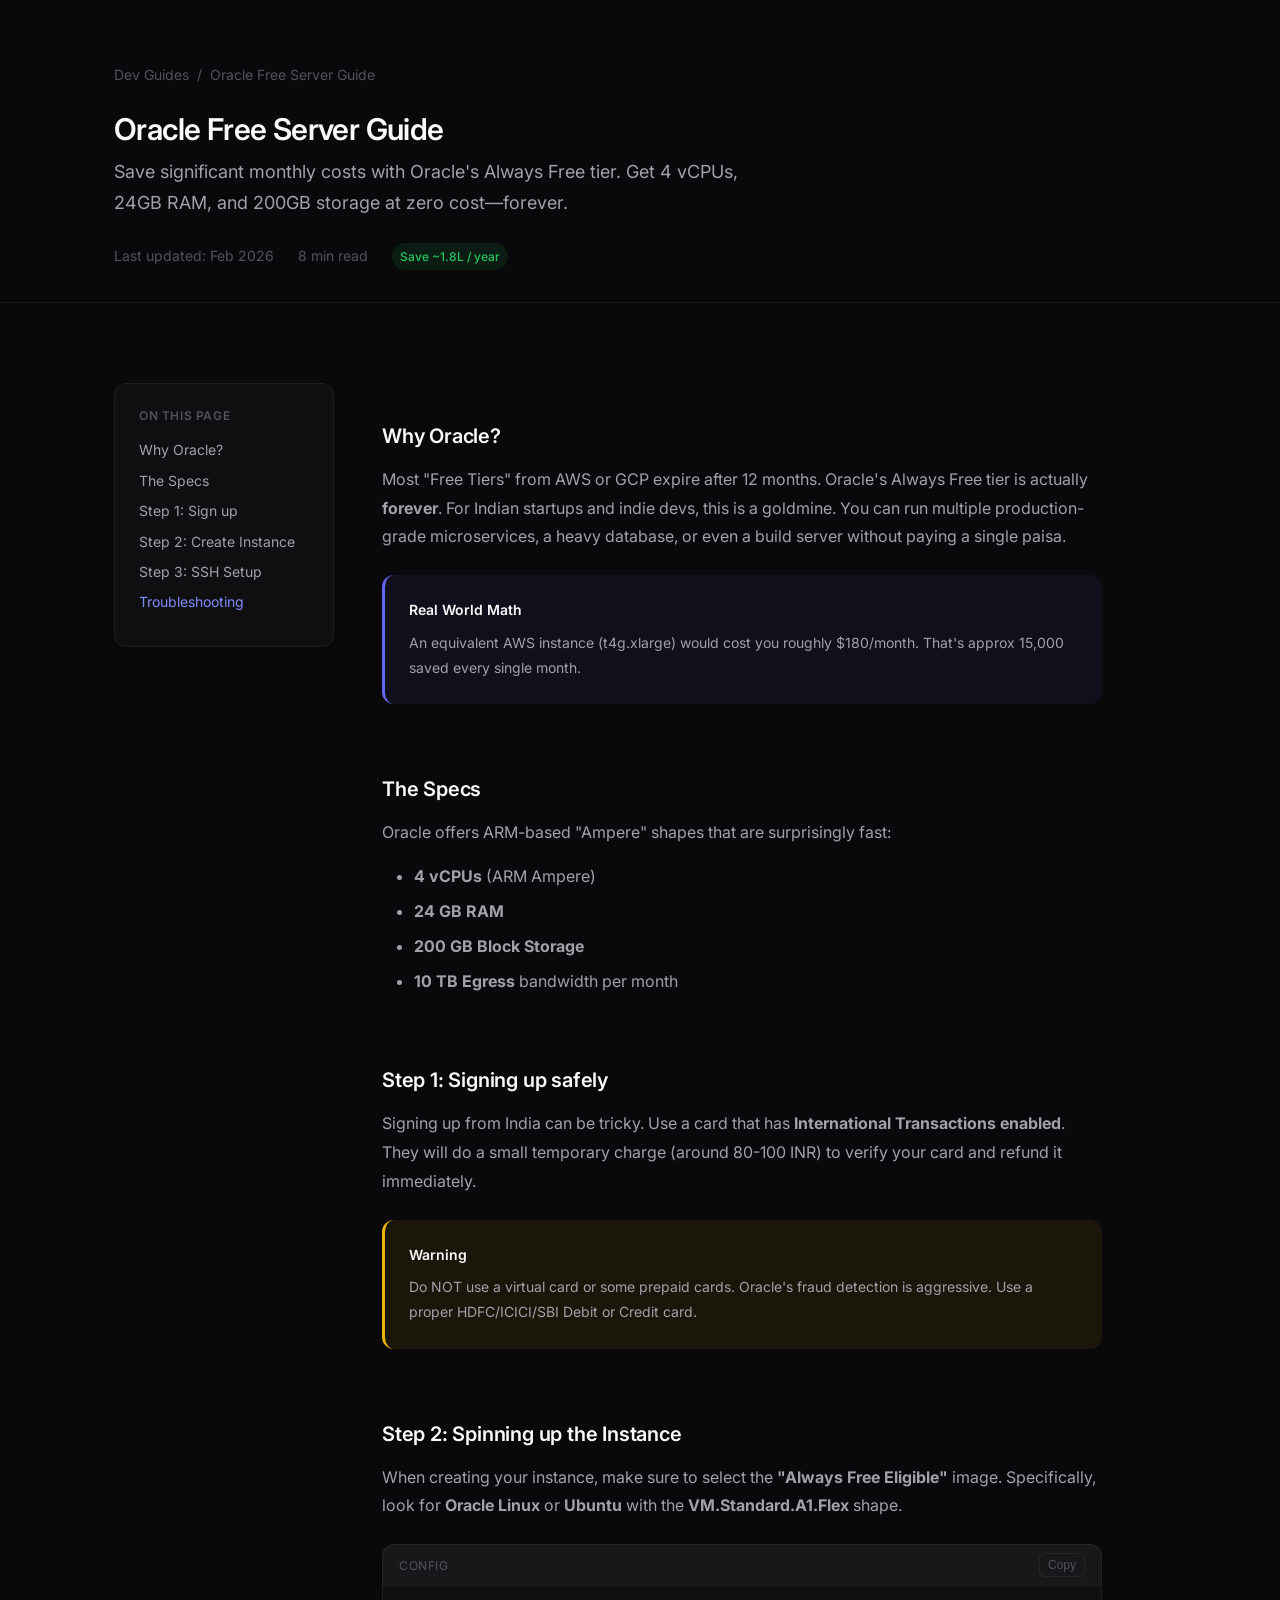
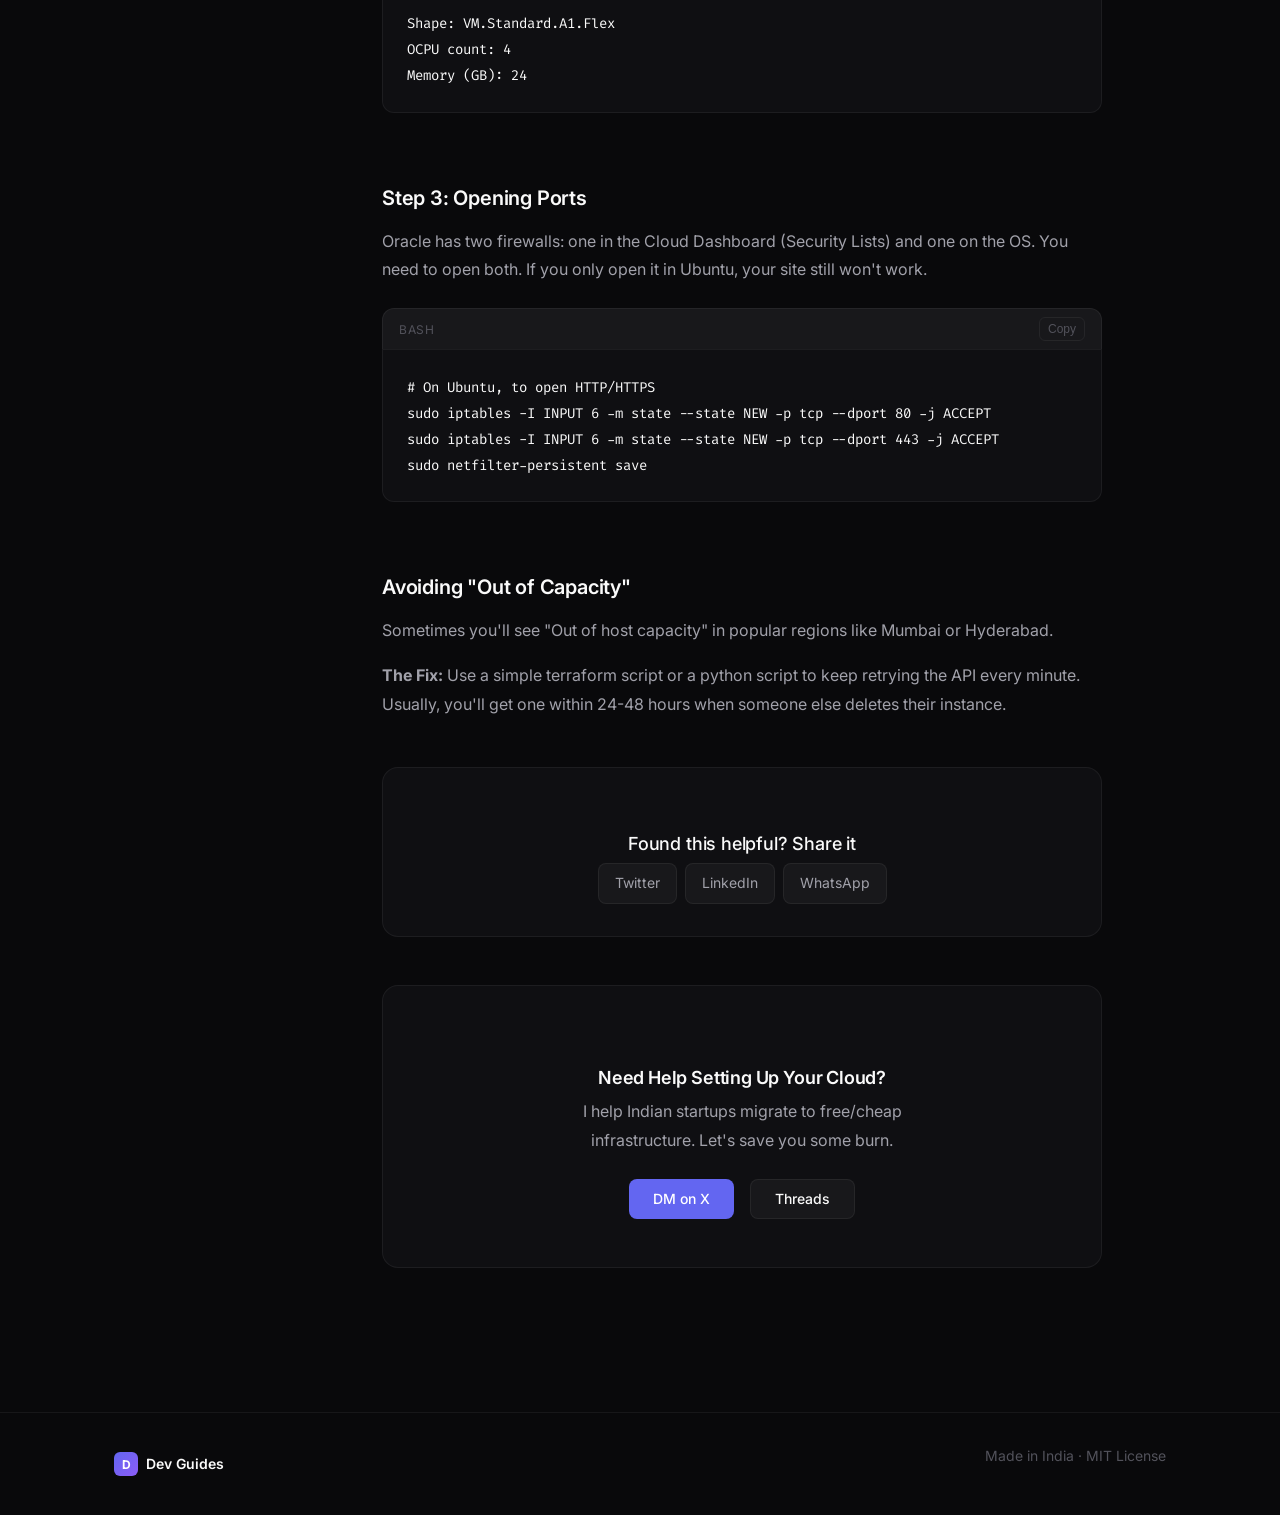
==== guides/oracle-free-server/index.html @ bf9ba34a "⚡ Replace unthrottled scroll handler with IntersectionObserver Replaced the unthrottled 'scroll' eve" ====
<!DOCTYPE html>
<html lang="en">

<head>
    <meta charset="UTF-8">
    <meta name="viewport" content="width=device-width, initial-scale=1.0">
    <meta name="description"
        content="Learn how to get a powerful, forever-free ARM server from Oracle Cloud. 4 vCPUs, 24GB RAM, and 200GB storage for zero cost.">
    <meta name="author" content="Dev Guides">
    <title>Oracle Free Server Guide | Dev Guides</title>
    <link rel="preconnect" href="https://fonts.googleapis.com">
    <link rel="preconnect" href="https://fonts.gstatic.com" crossorigin>
    <link
        href="https://fonts.googleapis.com/css2?family=Inter:wght@400;500;600;700&family=Fira+Code:wght@400;500&display=swap"
        rel="stylesheet">
    <link rel="stylesheet" href="../../assets/css/shared-styles.css">
    <link rel="icon" type="image/svg+xml"
        href="data:image/svg+xml,<svg xmlns='http://www.w3.org/2000/svg' viewBox='0 0 100 100'><text y='.9em' font-size='90'>D</text></svg>">
    <style>
        .guide-header {
            padding: var(--spacing-3xl) 0 var(--spacing-xl);
            border-bottom: 1px solid var(--border-color)
        }

        .breadcrumb {
            display: flex;
            align-items: center;
            gap: var(--spacing-sm);
            font-size: var(--text-sm);
            color: var(--text-muted);
            margin-bottom: var(--spacing-lg)
        }

        .breadcrumb a {
            color: var(--text-muted)
        }

        .breadcrumb a:hover {
            color: var(--accent-secondary)
        }

        .guide-header h1 {
            font-size: var(--text-3xl);
            letter-spacing: -0.02em;
            margin-bottom: var(--spacing-sm)
        }

        .hero-subtitle {
            color: var(--text-secondary);
            font-size: var(--text-lg);
            line-height: 1.7;
            max-width: 640px
        }

        .guide-meta {
            display: flex;
            align-items: center;
            gap: var(--spacing-lg);
            flex-wrap: wrap;
            margin-top: var(--spacing-lg)
        }

        .meta-item {
            display: flex;
            align-items: center;
            gap: var(--spacing-xs);
            font-size: var(--text-sm);
            color: var(--text-muted)
        }

        .guide-layout {
            display: grid;
            grid-template-columns: 220px 1fr;
            gap: var(--spacing-2xl);
            padding: var(--spacing-2xl) 0
        }

        @media(max-width:900px) {
            .guide-layout {
                grid-template-columns: 1fr
            }

            .sidebar {
                display: none
            }
        }

        .sidebar {
            position: sticky;
            top: var(--spacing-lg);
            height: fit-content
        }

        .guide-content {
            max-width: 720px
        }

        .guide-content h2 {
            font-size: var(--text-xl);
            margin: var(--spacing-2xl) 0 var(--spacing-md);
            padding-top: var(--spacing-lg);
            letter-spacing: -0.01em
        }

        .guide-content h3 {
            font-size: var(--text-lg);
            margin: var(--spacing-xl) 0 var(--spacing-sm)
        }

        .guide-content p {
            margin-bottom: var(--spacing-md);
            line-height: 1.8
        }

        .guide-content ul {
            margin: var(--spacing-md) 0;
            padding-left: var(--spacing-xl)
        }

        .guide-content li {
            margin: var(--spacing-sm) 0;
            color: var(--text-secondary);
            line-height: 1.7
        }

        .code-block {
            position: relative;
            margin: var(--spacing-lg) 0
        }

        .code-header {
            display: flex;
            align-items: center;
            justify-content: space-between;
            background: var(--bg-tertiary);
            border: 1px solid var(--border-color);
            border-bottom: none;
            border-radius: var(--radius-lg) var(--radius-lg) 0 0;
            padding: var(--spacing-sm) var(--spacing-md)
        }

        .code-lang {
            font-size: var(--text-xs);
            color: var(--text-muted);
            text-transform: uppercase;
            letter-spacing: 0.05em
        }

        .code-header+pre {
            border-radius: 0 0 var(--radius-lg) var(--radius-lg);
            margin-top: 0
        }

        .callout {
            padding: var(--spacing-lg);
            border-radius: var(--radius-lg);
            margin: var(--spacing-lg) 0;
            border-left: 3px solid
        }

        .callout-info {
            background: rgba(99, 102, 241, .08);
            border-color: var(--accent-primary)
        }

        .callout-warning {
            background: rgba(234, 179, 8, .08);
            border-color: var(--warning)
        }

        .callout-success {
            background: var(--success-bg);
            border-color: var(--success)
        }

        .callout-title {
            font-weight: 600;
            font-size: var(--text-sm);
            margin-bottom: var(--spacing-sm)
        }

        .callout p {
            margin-bottom: 0;
            font-size: var(--text-sm)
        }

        .share-section {
            background: var(--bg-secondary);
            border: 1px solid var(--border-color);
            border-radius: var(--radius-xl);
            padding: var(--spacing-xl);
            margin: var(--spacing-2xl) 0;
            text-align: center
        }

        .share-title {
            font-size: var(--text-base);
            margin-bottom: var(--spacing-md);
            font-weight: 500
        }

        .share-buttons {
            display: flex;
            justify-content: center;
            gap: var(--spacing-sm);
            flex-wrap: wrap
        }

        .share-btn {
            display: inline-flex;
            align-items: center;
            gap: var(--spacing-sm);
            padding: var(--spacing-sm) var(--spacing-md);
            background: var(--bg-tertiary);
            border: 1px solid var(--border-color);
            border-radius: var(--radius-md);
            color: var(--text-secondary);
            font-size: var(--text-sm);
            text-decoration: none;
            transition: all var(--transition-fast)
        }

        .share-btn:hover {
            background: var(--bg-card-hover);
            border-color: var(--border-hover);
            color: var(--text-primary)
        }

        .consulting-cta {
            background: var(--bg-secondary);
            border: 1px solid var(--border-color);
            border-radius: var(--radius-xl);
            padding: var(--spacing-2xl);
            text-align: center;
            margin: var(--spacing-2xl) 0
        }

        .consulting-cta h3 {
            font-size: var(--text-lg);
            margin-bottom: var(--spacing-sm)
        }

        .consulting-cta p {
            color: var(--text-secondary);
            margin-bottom: var(--spacing-lg);
            max-width: 400px;
            margin-left: auto;
            margin-right: auto
        }

        .cta-buttons {
            display: flex;
            justify-content: center;
            gap: var(--spacing-md);
            flex-wrap: wrap
        }

        .footer {
            border-top: 1px solid var(--border-color);
            padding: var(--spacing-xl) 0;
            margin-top: var(--spacing-2xl)
        }

        .footer-content {
            display: flex;
            justify-content: space-between;
            align-items: center;
            flex-wrap: wrap;
            gap: var(--spacing-md)
        }

        .footer-brand {
            display: flex;
            align-items: center;
            gap: var(--spacing-sm);
            font-weight: 600;
            font-size: var(--text-sm)
        }

        .footer-logo {
            width: 24px;
            height: 24px;
            background: var(--accent-gradient);
            border-radius: var(--radius-sm);
            display: flex;
            align-items: center;
            justify-content: center;
            font-size: var(--text-xs);
            font-weight: 700;
            color: white
        }

        .footer-copy {
            color: var(--text-muted);
            font-size: var(--text-sm)
        }
    </style>
</head>

<body>
    <header class="guide-header">
        <div class="container">
            <nav class="breadcrumb">
                <a href="../../">Dev Guides</a><span>/</span><span>Oracle Free Server Guide</span>
            </nav>
            <h1>Oracle Free Server Guide</h1>
            <p class="hero-subtitle">Save significant monthly costs with Oracle's Always Free tier. Get 4 vCPUs, 24GB
                RAM, and 200GB storage at zero cost—forever.</p>
            <div class="guide-meta">
                <span class="meta-item">Last updated: Feb 2026</span>
                <span class="meta-item">8 min read</span>
                <span class="badge badge-success">Save ~1.8L / year</span>
            </div>
        </div>
    </header>

    <main class="container">
        <div class="guide-layout">
            <aside class="sidebar">
                <nav class="toc">
                    <h2 class="toc-title">On this page</h2>
                    <ul class="toc-list">
                        <li><a href="#why-oracle">Why Oracle?</a></li>
                        <li><a href="#the-specs">The Specs</a></li>
                        <li><a href="#step-1">Step 1: Sign up</a></li>
                        <li><a href="#step-2">Step 2: Create Instance</a></li>
                        <li><a href="#step-3">Step 3: SSH Setup</a></li>
                        <li><a href="#troubleshooting">Troubleshooting</a></li>
                    </ul>
                </nav>
            </aside>

            <article class="guide-content">
                <section id="why-oracle">
                    <h2>Why Oracle?</h2>
                    <p>Most "Free Tiers" from AWS or GCP expire after 12 months. Oracle's Always Free tier is actually
                        <strong>forever</strong>. For Indian startups and indie devs, this is a goldmine. You can run
                        multiple production-grade microservices, a heavy database, or even a build server without paying
                        a single paisa.
                    </p>
                    <div class="callout callout-info">
                        <div class="callout-title">Real World Math</div>
                        <p>An equivalent AWS instance (t4g.xlarge) would cost you roughly $180/month. That's approx
                            15,000 saved every single month.</p>
                    </div>
                </section>

                <section id="the-specs">
                    <h2>The Specs</h2>
                    <p>Oracle offers ARM-based "Ampere" shapes that are surprisingly fast:</p>
                    <ul>
                        <li><strong>4 vCPUs</strong> (ARM Ampere)</li>
                        <li><strong>24 GB RAM</strong></li>
                        <li><strong>200 GB Block Storage</strong></li>
                        <li><strong>10 TB Egress</strong> bandwidth per month</li>
                    </ul>
                </section>

                <section id="step-1">
                    <h2>Step 1: Signing up safely</h2>
                    <p>Signing up from India can be tricky. Use a card that has <strong>International Transactions
                            enabled</strong>. They will do a small temporary charge (around 80-100 INR) to verify your
                        card and
                        refund it immediately.</p>
                    <div class="callout callout-warning">
                        <div class="callout-title">Warning</div>
                        <p>Do NOT use a virtual card or some prepaid cards. Oracle's fraud detection is aggressive. Use
                            a proper HDFC/ICICI/SBI Debit or Credit card.</p>
                    </div>
                </section>

                <section id="step-2">
                    <h2>Step 2: Spinning up the Instance</h2>
                    <p>When creating your instance, make sure to select the <strong>"Always Free Eligible"</strong>
                        image. Specifically, look for <strong>Oracle Linux</strong> or <strong>Ubuntu</strong> with the
                        <strong>VM.Standard.A1.Flex</strong> shape.
                    </p>
                    <div class="code-block">
                        <div class="code-header">
                            <span class="code-lang">config</span>
                            <button class="copy-btn" onclick="copyCode(this)">Copy</button>
                        </div>
                        <pre><code>Shape: VM.Standard.A1.Flex
OCPU count: 4
Memory (GB): 24</code></pre>
                    </div>
                </section>

                <section id="step-3">
                    <h2>Step 3: Opening Ports</h2>
                    <p>Oracle has two firewalls: one in the Cloud Dashboard (Security Lists) and one on the OS. You need
                        to open both. If you only open it in Ubuntu, your site still won't work.</p>
                    <div class="code-block">
                        <div class="code-header">
                            <span class="code-lang">bash</span>
                            <button class="copy-btn" onclick="copyCode(this)">Copy</button>
                        </div>
                        <pre><code># On Ubuntu, to open HTTP/HTTPS
sudo iptables -I INPUT 6 -m state --state NEW -p tcp --dport 80 -j ACCEPT
sudo iptables -I INPUT 6 -m state --state NEW -p tcp --dport 443 -j ACCEPT
sudo netfilter-persistent save</code></pre>
                    </div>
                </section>

                <section id="troubleshooting">
                    <h2>Avoiding "Out of Capacity"</h2>
                    <p>Sometimes you'll see "Out of host capacity" in popular regions like Mumbai or Hyderabad.</p>
                    <p><strong>The Fix:</strong> Use a simple terraform script or a python script to keep retrying the
                        API every minute. Usually, you'll get one within 24-48 hours when someone else deletes their
                        instance.</p>
                </section>

                <div class="share-section">
                    <h3 class="share-title">Found this helpful? Share it</h3>
                    <div class="share-buttons">
                        <a href="#" class="share-btn">Twitter</a>
                        <a href="#" class="share-btn">LinkedIn</a>
                        <a href="#" class="share-btn">WhatsApp</a>
                    </div>
                </div>

                <div class="consulting-cta">
                    <h3>Need Help Setting Up Your Cloud?</h3>
                    <p>I help Indian startups migrate to free/cheap infrastructure. Let's save you some burn.</p>
                    <div class="cta-buttons">
                        <a href="https://x.com/krishamaze" class="btn btn-primary" target="_blank">DM on X</a>
                        <a href="https://www.threads.net/@kris.na.27" class="btn btn-secondary"
                            target="_blank">Threads</a>
                    </div>
                </div>
            </article>
        </div>
    </main>

    <footer class="footer">
        <div class="container">
            <div class="footer-content">
                <div class="footer-brand">
                    <div class="footer-logo">D</div> Dev Guides
                </div>
                <p class="footer-copy">Made in India · MIT License</p>
            </div>
        </div>
    </footer>

    <script>
        function copyCode(btn) {
            const code = btn.closest('.code-block').querySelector('code').textContent;
            navigator.clipboard.writeText(code).then(() => {
                btn.textContent = 'Copied';
                btn.classList.add('copied');
                setTimeout(() => { btn.textContent = 'Copy'; btn.classList.remove('copied') }, 2000);
            });
        }
        const sections = document.querySelectorAll('section[id]');
        const tocLinks = document.querySelectorAll('.toc-list a');

        const observerOptions = {
            rootMargin: '-100px 0px -70% 0px',
            threshold: 0
        };

        const observer = new IntersectionObserver(entries => {
            entries.forEach(entry => {
                if (entry.isIntersecting) {
                    const id = entry.target.id;
                    tocLinks.forEach(link => {
                        link.classList.toggle('active', link.getAttribute('href') === '#' + id);
                    });
                }
            });
        }, observerOptions);

        sections.forEach(section => observer.observe(section));
    </script>
</body>

</html>
---- assets/css/shared-styles.css ----
/* ============================================
   Dev Guides - Shared Styles
   Clean, Minimal, Premium Dark Mode
   ============================================ */

/* CSS Custom Properties */
:root {
  /* Colors - Refined Dark Mode */
  --bg-primary: #09090b;
  --bg-secondary: #0f0f12;
  --bg-tertiary: #18181b;
  --bg-card: #0f0f12;
  --bg-card-hover: #18181b;
  
  --text-primary: #fafafa;
  --text-secondary: #a1a1aa;
  --text-muted: #52525b;
  
  --accent-primary: #6366f1;
  --accent-secondary: #818cf8;
  --accent-gradient: linear-gradient(135deg, #6366f1 0%, #8b5cf6 100%);
  --accent-glow: rgba(99, 102, 241, 0.15);
  
  --success: #22c55e;
  --success-bg: rgba(34, 197, 94, 0.1);
  --warning: #eab308;
  --error: #ef4444;
  
  --border-color: rgba(255, 255, 255, 0.06);
  --border-hover: rgba(255, 255, 255, 0.12);
  
  /* Typography */
  --font-sans: 'Inter', -apple-system, BlinkMacSystemFont, 'Segoe UI', Roboto, sans-serif;
  --font-mono: 'Fira Code', 'JetBrains Mono', 'Consolas', monospace;
  
  --text-xs: 0.75rem;
  --text-sm: 0.875rem;
  --text-base: 1rem;
  --text-lg: 1.125rem;
  --text-xl: 1.25rem;
  --text-2xl: 1.5rem;
  --text-3xl: 1.875rem;
  --text-4xl: 2.25rem;
  --text-5xl: 3rem;
  
  /* Spacing */
  --spacing-xs: 0.25rem;
  --spacing-sm: 0.5rem;
  --spacing-md: 1rem;
  --spacing-lg: 1.5rem;
  --spacing-xl: 2rem;
  --spacing-2xl: 3rem;
  --spacing-3xl: 4rem;
  
  /* Border Radius */
  --radius-sm: 0.375rem;
  --radius-md: 0.5rem;
  --radius-lg: 0.75rem;
  --radius-xl: 1rem;
  --radius-2xl: 1.5rem;
  --radius-full: 9999px;
  
  /* Shadows - Subtle */
  --shadow-sm: 0 1px 2px rgba(0, 0, 0, 0.4);
  --shadow-md: 0 4px 6px -1px rgba(0, 0, 0, 0.5);
  --shadow-lg: 0 10px 15px -3px rgba(0, 0, 0, 0.5);
  --shadow-xl: 0 20px 25px -5px rgba(0, 0, 0, 0.5);
  
  /* Transitions */
  --transition-fast: 150ms ease;
  --transition-base: 200ms ease;
  --transition-slow: 300ms ease;
  
  /* Container */
  --container-max: 1100px;
  --container-padding: 1.5rem;
}

/* Reset & Base */
*, *::before, *::after {
  box-sizing: border-box;
  margin: 0;
  padding: 0;
}

html {
  scroll-behavior: smooth;
  -webkit-font-smoothing: antialiased;
  -moz-osx-font-smoothing: grayscale;
}

body {
  font-family: var(--font-sans);
  font-size: var(--text-base);
  line-height: 1.6;
  color: var(--text-primary);
  background-color: var(--bg-primary);
  min-height: 100vh;
}

/* Typography */
h1, h2, h3, h4, h5, h6 {
  font-weight: 600;
  line-height: 1.3;
  color: var(--text-primary);
  letter-spacing: -0.01em;
}

h1 { font-size: var(--text-4xl); }
h2 { font-size: var(--text-3xl); }
h3 { font-size: var(--text-2xl); }
h4 { font-size: var(--text-xl); }
h5 { font-size: var(--text-lg); }
h6 { font-size: var(--text-base); }

p {
  color: var(--text-secondary);
  margin-bottom: var(--spacing-md);
}

a {
  color: var(--accent-secondary);
  text-decoration: none;
  transition: color var(--transition-fast);
}

a:hover {
  color: var(--text-primary);
}

/* Container */
.container {
  max-width: var(--container-max);
  margin: 0 auto;
  padding: 0 var(--container-padding);
}

/* Responsive Grid System */
.grid {
  display: grid;
  gap: var(--spacing-lg);
}

.grid-cols-1 { grid-template-columns: repeat(1, 1fr); }
.grid-cols-2 { grid-template-columns: repeat(2, 1fr); }
.grid-cols-3 { grid-template-columns: repeat(3, 1fr); }
.grid-cols-4 { grid-template-columns: repeat(4, 1fr); }

@media (max-width: 1024px) {
  .lg\:grid-cols-2 { grid-template-columns: repeat(2, 1fr); }
  .lg\:grid-cols-1 { grid-template-columns: repeat(1, 1fr); }
}

@media (max-width: 768px) {
  .md\:grid-cols-1 { grid-template-columns: repeat(1, 1fr); }
  
  h1 { font-size: var(--text-3xl); }
  h2 { font-size: var(--text-2xl); }
  h3 { font-size: var(--text-xl); }
}

@media (max-width: 480px) {
  :root {
    --container-padding: 1rem;
  }
  
  h1 { font-size: var(--text-2xl); }
}

/* Buttons */
.btn {
  display: inline-flex;
  align-items: center;
  justify-content: center;
  gap: var(--spacing-sm);
  padding: var(--spacing-sm) var(--spacing-lg);
  font-family: var(--font-sans);
  font-size: var(--text-sm);
  font-weight: 500;
  border-radius: var(--radius-md);
  border: none;
  cursor: pointer;
  transition: all var(--transition-base);
  text-decoration: none;
}

.btn-primary {
  background: var(--accent-primary);
  color: white;
}

.btn-primary:hover {
  background: var(--accent-secondary);
  color: white;
}

.btn-secondary {
  background: var(--bg-tertiary);
  color: var(--text-primary);
  border: 1px solid var(--border-color);
}

.btn-secondary:hover {
  background: var(--bg-secondary);
  border-color: var(--border-hover);
}

.btn-ghost {
  background: transparent;
  color: var(--text-secondary);
}

.btn-ghost:hover {
  color: var(--text-primary);
  background: var(--bg-tertiary);
}

/* Cards */
.card {
  background: var(--bg-card);
  border: 1px solid var(--border-color);
  border-radius: var(--radius-xl);
  padding: var(--spacing-xl);
  transition: all var(--transition-base);
}

.card:hover {
  background: var(--bg-card-hover);
  border-color: var(--border-hover);
}

/* Code Blocks */
pre, code {
  font-family: var(--font-mono);
}

code {
  background: var(--bg-tertiary);
  padding: 0.2em 0.4em;
  border-radius: var(--radius-sm);
  font-size: 0.875em;
  color: var(--accent-secondary);
}

pre {
  background: var(--bg-secondary);
  border: 1px solid var(--border-color);
  border-radius: var(--radius-lg);
  padding: var(--spacing-lg);
  overflow-x: auto;
  position: relative;
}

pre code {
  background: transparent;
  padding: 0;
  font-size: var(--text-sm);
  color: var(--text-primary);
  line-height: 1.7;
}

/* Code Block Header */
.code-block {
  position: relative;
  margin: var(--spacing-lg) 0;
}

.code-block-header {
  display: flex;
  align-items: center;
  justify-content: space-between;
  background: var(--bg-tertiary);
  border: 1px solid var(--border-color);
  border-bottom: none;
  border-radius: var(--radius-lg) var(--radius-lg) 0 0;
  padding: var(--spacing-sm) var(--spacing-md);
}

.code-block-header + pre {
  border-radius: 0 0 var(--radius-lg) var(--radius-lg);
  margin-top: 0;
}

.code-language {
  font-size: var(--text-xs);
  color: var(--text-muted);
  text-transform: uppercase;
  letter-spacing: 0.05em;
}

.copy-btn {
  display: flex;
  align-items: center;
  gap: var(--spacing-xs);
  padding: var(--spacing-xs) var(--spacing-sm);
  background: transparent;
  border: 1px solid var(--border-color);
  border-radius: var(--radius-sm);
  color: var(--text-muted);
  font-size: var(--text-xs);
  cursor: pointer;
  transition: all var(--transition-fast);
}

.copy-btn:hover {
  color: var(--text-primary);
  border-color: var(--border-hover);
  background: var(--bg-secondary);
}

.copy-btn.copied {
  color: var(--success);
  border-color: var(--success);
}

/* Badges & Tags */
.badge {
  display: inline-flex;
  align-items: center;
  padding: var(--spacing-xs) var(--spacing-sm);
  font-size: var(--text-xs);
  font-weight: 500;
  border-radius: var(--radius-full);
  background: var(--bg-tertiary);
  color: var(--text-secondary);
}

.badge-success {
  background: var(--success-bg);
  color: var(--success);
}

.badge-accent {
  background: var(--accent-glow);
  color: var(--accent-secondary);
}

/* Table of Contents */
.toc {
  background: var(--bg-secondary);
  border: 1px solid var(--border-color);
  border-radius: var(--radius-lg);
  padding: var(--spacing-lg);
  margin: var(--spacing-xl) 0;
}

.toc-title {
  font-size: var(--text-xs);
  font-weight: 600;
  color: var(--text-muted);
  text-transform: uppercase;
  letter-spacing: 0.05em;
  margin-bottom: var(--spacing-md);
}

.toc-list {
  list-style: none;
}

.toc-list li {
  margin: var(--spacing-sm) 0;
}

.toc-list a {
  color: var(--text-secondary);
  font-size: var(--text-sm);
  display: flex;
  align-items: center;
  gap: var(--spacing-sm);
  transition: all var(--transition-fast);
}

.toc-list a:hover {
  color: var(--text-primary);
}

.toc-list a.active {
  color: var(--accent-secondary);
}

/* Utility Classes */
.text-center { text-align: center; }
.text-left { text-align: left; }
.text-right { text-align: right; }

.text-gradient {
  background: var(--accent-gradient);
  -webkit-background-clip: text;
  -webkit-text-fill-color: transparent;
  background-clip: text;
}

.flex { display: flex; }
.flex-col { flex-direction: column; }
.items-center { align-items: center; }
.justify-center { justify-content: center; }
.justify-between { justify-content: space-between; }
.gap-sm { gap: var(--spacing-sm); }
.gap-md { gap: var(--spacing-md); }
.gap-lg { gap: var(--spacing-lg); }

.mt-sm { margin-top: var(--spacing-sm); }
.mt-md { margin-top: var(--spacing-md); }
.mt-lg { margin-top: var(--spacing-lg); }
.mt-xl { margin-top: var(--spacing-xl); }
.mt-2xl { margin-top: var(--spacing-2xl); }

.mb-sm { margin-bottom: var(--spacing-sm); }
.mb-md { margin-bottom: var(--spacing-md); }
.mb-lg { margin-bottom: var(--spacing-lg); }
.mb-xl { margin-bottom: var(--spacing-xl); }

.py-xl { padding-top: var(--spacing-xl); padding-bottom: var(--spacing-xl); }
.py-2xl { padding-top: var(--spacing-2xl); padding-bottom: var(--spacing-2xl); }
.py-3xl { padding-top: var(--spacing-3xl); padding-bottom: var(--spacing-3xl); }

/* Divider */
.divider {
  height: 1px;
  background: var(--border-color);
  margin: var(--spacing-xl) 0;
}

/* Scrollbar Styling */
::-webkit-scrollbar {
  width: 8px;
  height: 8px;
}

::-webkit-scrollbar-track {
  background: var(--bg-secondary);
}

::-webkit-scrollbar-thumb {
  background: var(--bg-tertiary);
  border-radius: var(--radius-full);
}

::-webkit-scrollbar-thumb:hover {
  background: var(--text-muted);
}

/* Selection */
::selection {
  background: var(--accent-glow);
  color: var(--text-primary);
}

/* Focus States */
:focus-visible {
  outline: 2px solid var(--accent-primary);
  outline-offset: 2px;
}

/* Print Styles */
@media print {
  body {
    background: white;
    color: black;
  }
  
  .card {
    border: 1px solid #ccc;
    box-shadow: none;
  }
}
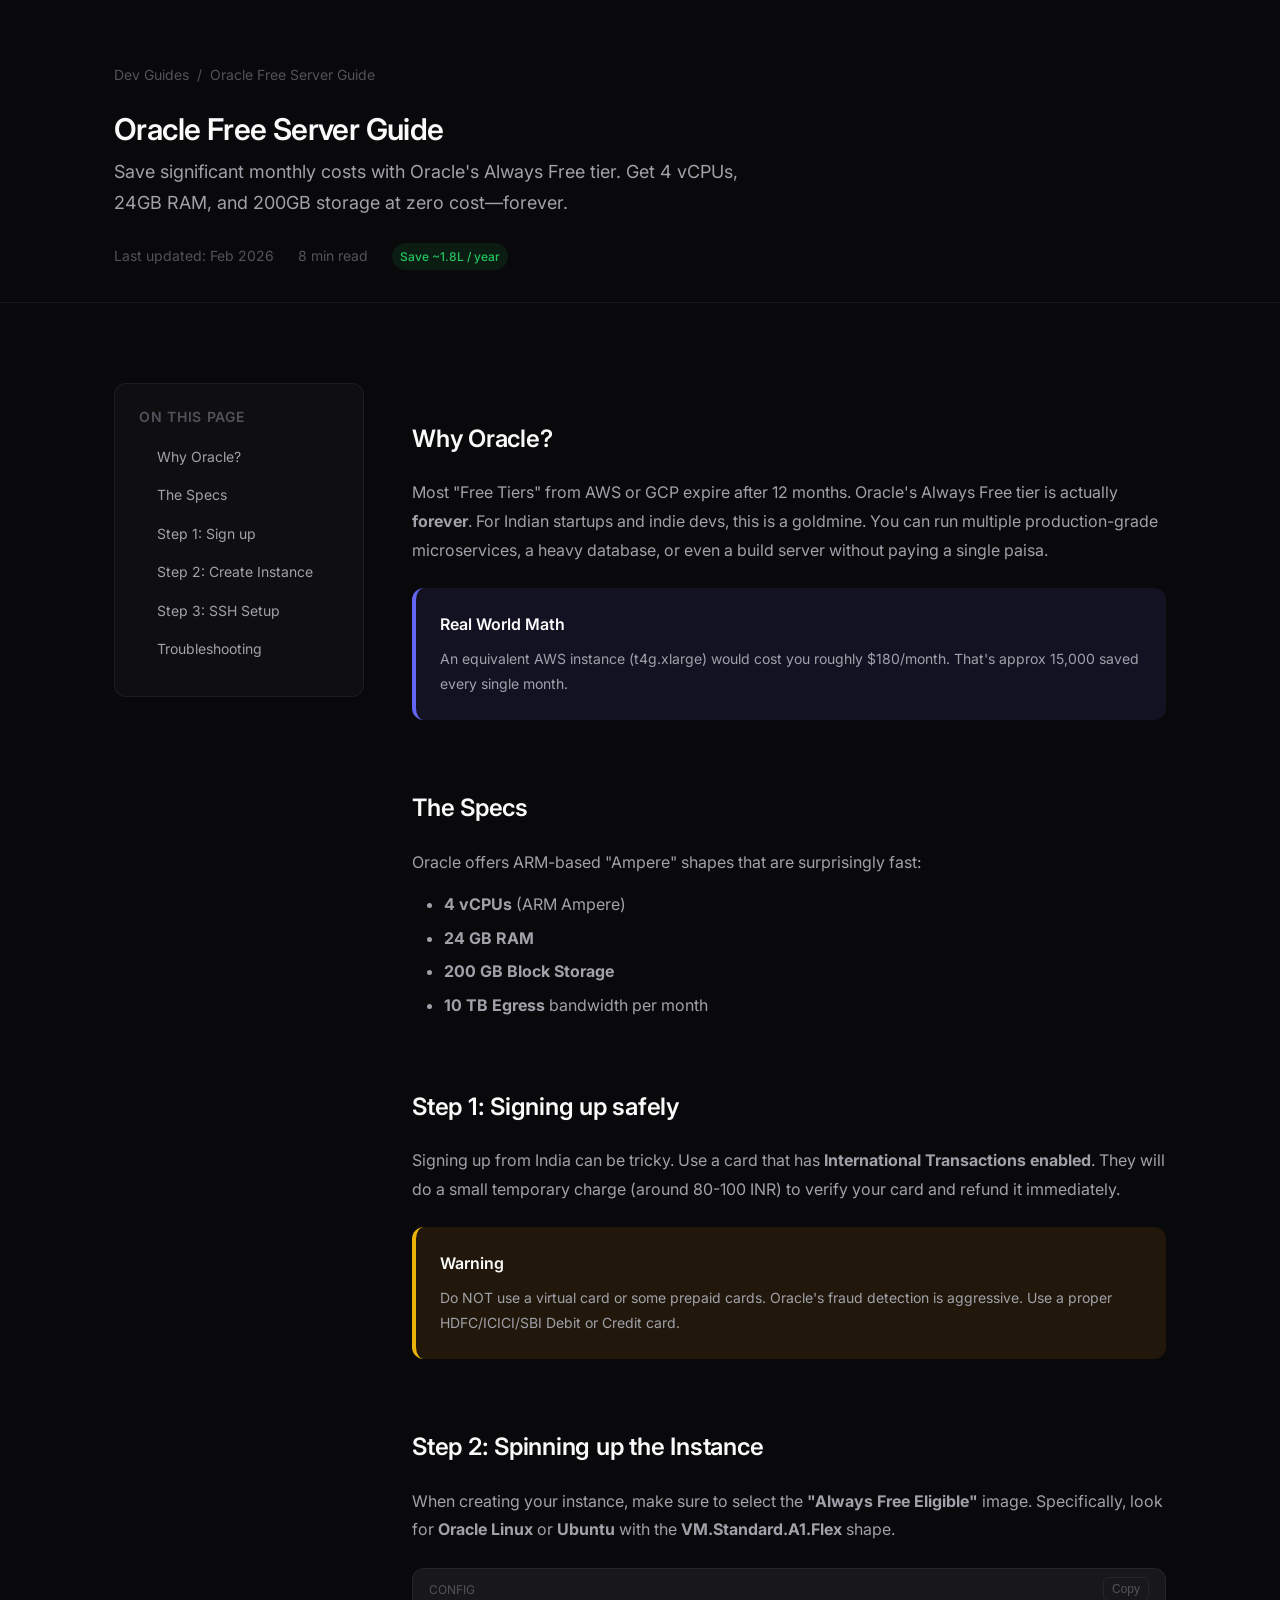
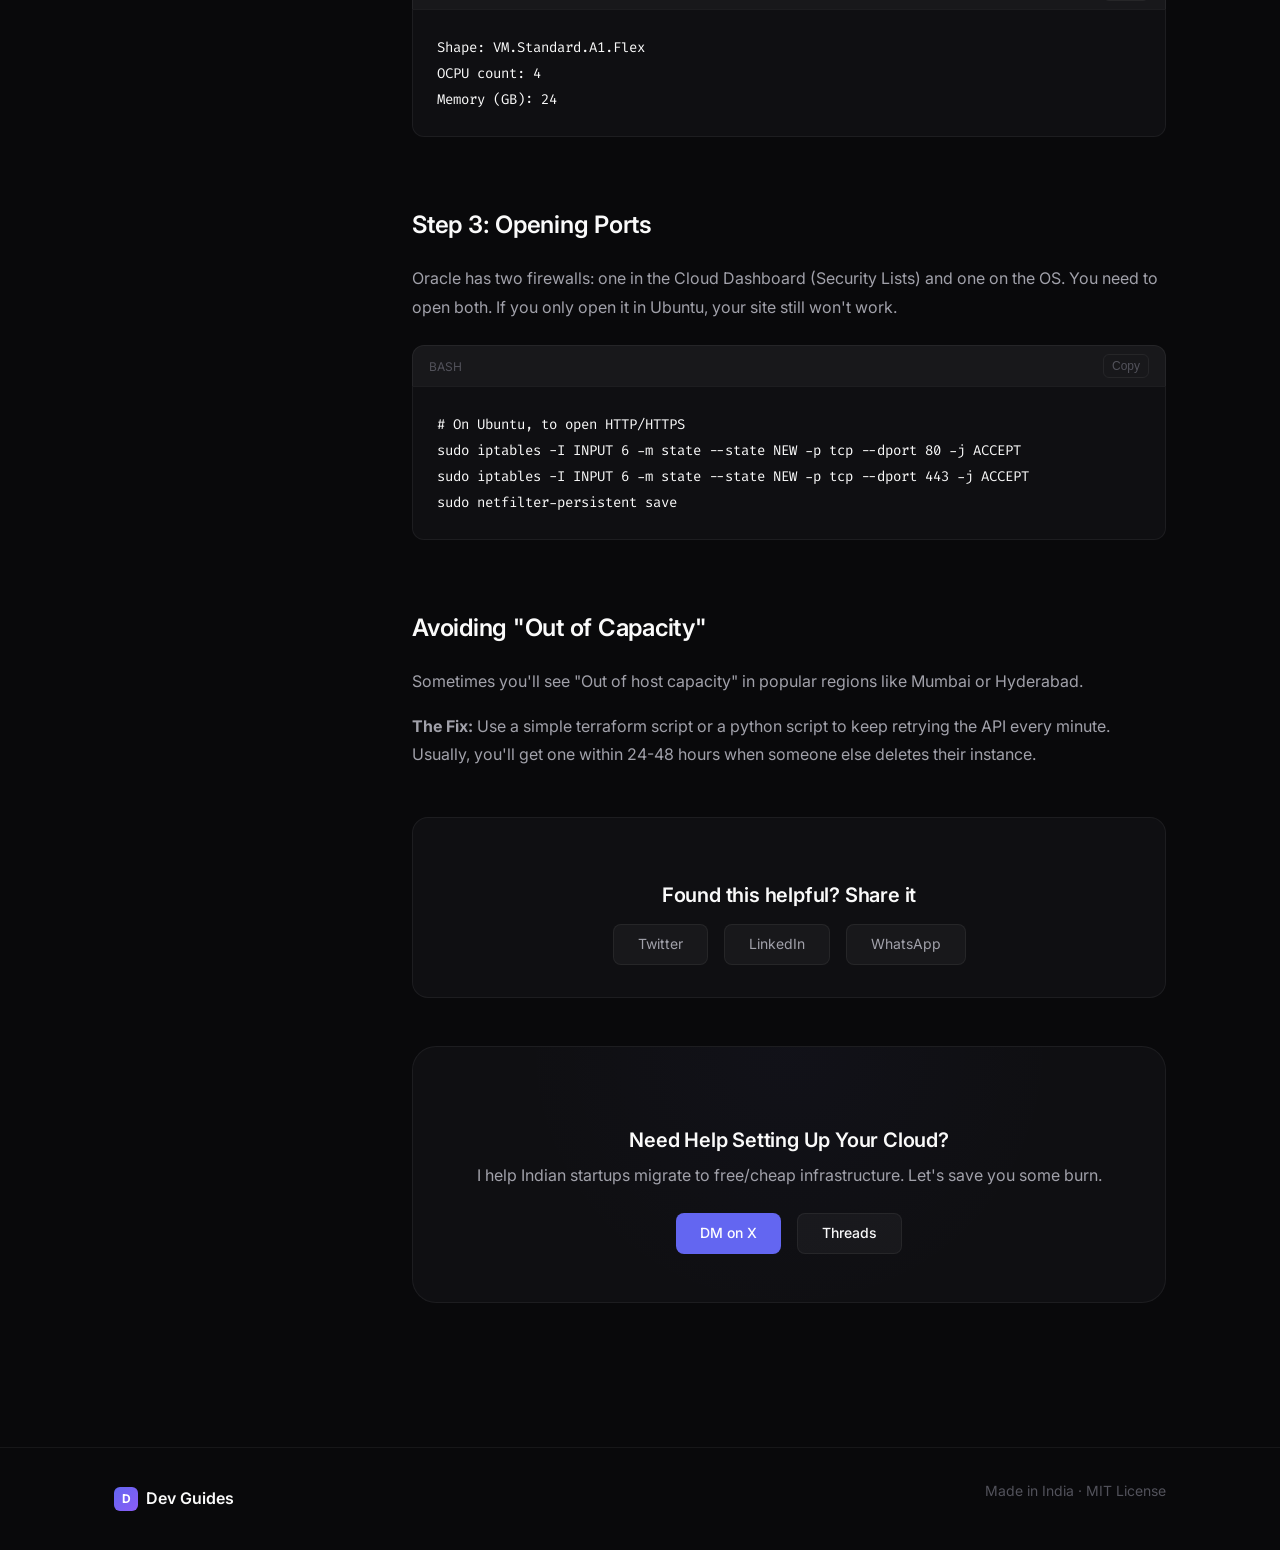
==== commit 25ad80b2: "🧹 Externalize duplicate CSS styles into guide-styles.css - Extracted common guide styles from templa" ====
--- a/guides/oracle-free-server/index.html
+++ b/guides/oracle-free-server/index.html
@@ -14,287 +14,9 @@
         href="https://fonts.googleapis.com/css2?family=Inter:wght@400;500;600;700&family=Fira+Code:wght@400;500&display=swap"
         rel="stylesheet">
     <link rel="stylesheet" href="../../assets/css/shared-styles.css">
+    <link rel="stylesheet" href="../../assets/css/guide-styles.css">
     <link rel="icon" type="image/svg+xml"
         href="data:image/svg+xml,<svg xmlns='http://www.w3.org/2000/svg' viewBox='0 0 100 100'><text y='.9em' font-size='90'>D</text></svg>">
-    <style>
-        .guide-header {
-            padding: var(--spacing-3xl) 0 var(--spacing-xl);
-            border-bottom: 1px solid var(--border-color)
-        }
-
-        .breadcrumb {
-            display: flex;
-            align-items: center;
-            gap: var(--spacing-sm);
-            font-size: var(--text-sm);
-            color: var(--text-muted);
-            margin-bottom: var(--spacing-lg)
-        }
-
-        .breadcrumb a {
-            color: var(--text-muted)
-        }
-
-        .breadcrumb a:hover {
-            color: var(--accent-secondary)
-        }
-
-        .guide-header h1 {
-            font-size: var(--text-3xl);
-            letter-spacing: -0.02em;
-            margin-bottom: var(--spacing-sm)
-        }
-
-        .hero-subtitle {
-            color: var(--text-secondary);
-            font-size: var(--text-lg);
-            line-height: 1.7;
-            max-width: 640px
-        }
-
-        .guide-meta {
-            display: flex;
-            align-items: center;
-            gap: var(--spacing-lg);
-            flex-wrap: wrap;
-            margin-top: var(--spacing-lg)
-        }
-
-        .meta-item {
-            display: flex;
-            align-items: center;
-            gap: var(--spacing-xs);
-            font-size: var(--text-sm);
-            color: var(--text-muted)
-        }
-
-        .guide-layout {
-            display: grid;
-            grid-template-columns: 220px 1fr;
-            gap: var(--spacing-2xl);
-            padding: var(--spacing-2xl) 0
-        }
-
-        @media(max-width:900px) {
-            .guide-layout {
-                grid-template-columns: 1fr
-            }
-
-            .sidebar {
-                display: none
-            }
-        }
-
-        .sidebar {
-            position: sticky;
-            top: var(--spacing-lg);
-            height: fit-content
-        }
-
-        .guide-content {
-            max-width: 720px
-        }
-
-        .guide-content h2 {
-            font-size: var(--text-xl);
-            margin: var(--spacing-2xl) 0 var(--spacing-md);
-            padding-top: var(--spacing-lg);
-            letter-spacing: -0.01em
-        }
-
-        .guide-content h3 {
-            font-size: var(--text-lg);
-            margin: var(--spacing-xl) 0 var(--spacing-sm)
-        }
-
-        .guide-content p {
-            margin-bottom: var(--spacing-md);
-            line-height: 1.8
-        }
-
-        .guide-content ul {
-            margin: var(--spacing-md) 0;
-            padding-left: var(--spacing-xl)
-        }
-
-        .guide-content li {
-            margin: var(--spacing-sm) 0;
-            color: var(--text-secondary);
-            line-height: 1.7
-        }
-
-        .code-block {
-            position: relative;
-            margin: var(--spacing-lg) 0
-        }
-
-        .code-header {
-            display: flex;
-            align-items: center;
-            justify-content: space-between;
-            background: var(--bg-tertiary);
-            border: 1px solid var(--border-color);
-            border-bottom: none;
-            border-radius: var(--radius-lg) var(--radius-lg) 0 0;
-            padding: var(--spacing-sm) var(--spacing-md)
-        }
-
-        .code-lang {
-            font-size: var(--text-xs);
-            color: var(--text-muted);
-            text-transform: uppercase;
-            letter-spacing: 0.05em
-        }
-
-        .code-header+pre {
-            border-radius: 0 0 var(--radius-lg) var(--radius-lg);
-            margin-top: 0
-        }
-
-        .callout {
-            padding: var(--spacing-lg);
-            border-radius: var(--radius-lg);
-            margin: var(--spacing-lg) 0;
-            border-left: 3px solid
-        }
-
-        .callout-info {
-            background: rgba(99, 102, 241, .08);
-            border-color: var(--accent-primary)
-        }
-
-        .callout-warning {
-            background: rgba(234, 179, 8, .08);
-            border-color: var(--warning)
-        }
-
-        .callout-success {
-            background: var(--success-bg);
-            border-color: var(--success)
-        }
-
-        .callout-title {
-            font-weight: 600;
-            font-size: var(--text-sm);
-            margin-bottom: var(--spacing-sm)
-        }
-
-        .callout p {
-            margin-bottom: 0;
-            font-size: var(--text-sm)
-        }
-
-        .share-section {
-            background: var(--bg-secondary);
-            border: 1px solid var(--border-color);
-            border-radius: var(--radius-xl);
-            padding: var(--spacing-xl);
-            margin: var(--spacing-2xl) 0;
-            text-align: center
-        }
-
-        .share-title {
-            font-size: var(--text-base);
-            margin-bottom: var(--spacing-md);
-            font-weight: 500
-        }
-
-        .share-buttons {
-            display: flex;
-            justify-content: center;
-            gap: var(--spacing-sm);
-            flex-wrap: wrap
-        }
-
-        .share-btn {
-            display: inline-flex;
-            align-items: center;
-            gap: var(--spacing-sm);
-            padding: var(--spacing-sm) var(--spacing-md);
-            background: var(--bg-tertiary);
-            border: 1px solid var(--border-color);
-            border-radius: var(--radius-md);
-            color: var(--text-secondary);
-            font-size: var(--text-sm);
-            text-decoration: none;
-            transition: all var(--transition-fast)
-        }
-
-        .share-btn:hover {
-            background: var(--bg-card-hover);
-            border-color: var(--border-hover);
-            color: var(--text-primary)
-        }
-
-        .consulting-cta {
-            background: var(--bg-secondary);
-            border: 1px solid var(--border-color);
-            border-radius: var(--radius-xl);
-            padding: var(--spacing-2xl);
-            text-align: center;
-            margin: var(--spacing-2xl) 0
-        }
-
-        .consulting-cta h3 {
-            font-size: var(--text-lg);
-            margin-bottom: var(--spacing-sm)
-        }
-
-        .consulting-cta p {
-            color: var(--text-secondary);
-            margin-bottom: var(--spacing-lg);
-            max-width: 400px;
-            margin-left: auto;
-            margin-right: auto
-        }
-
-        .cta-buttons {
-            display: flex;
-            justify-content: center;
-            gap: var(--spacing-md);
-            flex-wrap: wrap
-        }
-
-        .footer {
-            border-top: 1px solid var(--border-color);
-            padding: var(--spacing-xl) 0;
-            margin-top: var(--spacing-2xl)
-        }
-
-        .footer-content {
-            display: flex;
-            justify-content: space-between;
-            align-items: center;
-            flex-wrap: wrap;
-            gap: var(--spacing-md)
-        }
-
-        .footer-brand {
-            display: flex;
-            align-items: center;
-            gap: var(--spacing-sm);
-            font-weight: 600;
-            font-size: var(--text-sm)
-        }
-
-        .footer-logo {
-            width: 24px;
-            height: 24px;
-            background: var(--accent-gradient);
-            border-radius: var(--radius-sm);
-            display: flex;
-            align-items: center;
-            justify-content: center;
-            font-size: var(--text-xs);
-            font-weight: 700;
-            color: white
-        }
-
-        .footer-copy {
-            color: var(--text-muted);
-            font-size: var(--text-sm)
-        }
-    </style>
 </head>
 
 <body>
@@ -454,24 +176,11 @@
         }
         const sections = document.querySelectorAll('section[id]');
         const tocLinks = document.querySelectorAll('.toc-list a');
-
-        const observerOptions = {
-            rootMargin: '-100px 0px -70% 0px',
-            threshold: 0
-        };
-
-        const observer = new IntersectionObserver(entries => {
-            entries.forEach(entry => {
-                if (entry.isIntersecting) {
-                    const id = entry.target.id;
-                    tocLinks.forEach(link => {
-                        link.classList.toggle('active', link.getAttribute('href') === '#' + id);
-                    });
-                }
-            });
-        }, observerOptions);
-
-        sections.forEach(section => observer.observe(section));
+        window.addEventListener('scroll', () => {
+            let current = '';
+            sections.forEach(s => { if (scrollY >= s.offsetTop - 100) current = s.id });
+            tocLinks.forEach(l => { l.classList.toggle('active', l.getAttribute('href') === '#' + current) });
+        });
     </script>
 </body>
 
--- a/assets/css/shared-styles.css
+++ b/assets/css/shared-styles.css
@@ -414,6 +414,26 @@
 .py-2xl { padding-top: var(--spacing-2xl); padding-bottom: var(--spacing-2xl); }
 .py-3xl { padding-top: var(--spacing-3xl); padding-bottom: var(--spacing-3xl); }
 
+.cta-buttons {
+  display: flex;
+  justify-content: center;
+  gap: var(--spacing-md);
+  flex-wrap: wrap;
+}
+
+.footer-logo {
+  width: 24px;
+  height: 24px;
+  background: var(--accent-gradient);
+  border-radius: var(--radius-sm);
+  display: flex;
+  align-items: center;
+  justify-content: center;
+  font-size: var(--text-xs);
+  font-weight: 700;
+  color: white;
+}
+
 /* Divider */
 .divider {
   height: 1px;
--- a/assets/css/guide-styles.css
+++ b/assets/css/guide-styles.css
@@ -0,0 +1,327 @@
+/* Guide Specific Styles */
+
+.guide-header {
+  padding: var(--spacing-3xl) 0 var(--spacing-xl);
+  border-bottom: 1px solid var(--border-color);
+}
+
+.breadcrumb {
+  display: flex;
+  align-items: center;
+  gap: var(--spacing-sm);
+  font-size: var(--text-sm);
+  color: var(--text-muted);
+  margin-bottom: var(--spacing-lg);
+}
+
+.breadcrumb a {
+  color: var(--text-muted);
+}
+
+.breadcrumb a:hover {
+  color: var(--accent-secondary);
+}
+
+.guide-header h1 {
+  font-size: var(--text-3xl);
+  letter-spacing: -0.02em;
+  margin-bottom: var(--spacing-sm);
+}
+
+.hero-subtitle {
+  color: var(--text-secondary);
+  font-size: var(--text-lg);
+  line-height: 1.7;
+  max-width: 640px;
+}
+
+.guide-meta {
+  display: flex;
+  align-items: center;
+  gap: var(--spacing-lg);
+  flex-wrap: wrap;
+  margin-top: var(--spacing-lg);
+}
+
+.meta-item {
+  display: flex;
+  align-items: center;
+  gap: var(--spacing-xs);
+  font-size: var(--text-sm);
+  color: var(--text-muted);
+}
+
+.guide-layout {
+  display: grid;
+  grid-template-columns: 250px 1fr;
+  gap: var(--spacing-2xl);
+  padding: var(--spacing-2xl) 0;
+}
+
+@media (max-width: 900px) {
+  .guide-layout {
+    grid-template-columns: 1fr;
+  }
+
+  .sidebar {
+    display: none;
+  }
+}
+
+.sidebar {
+  position: sticky;
+  top: var(--spacing-lg);
+  height: fit-content;
+}
+
+.toc {
+  background: var(--bg-secondary);
+  border: 1px solid var(--border-color);
+  border-radius: var(--radius-lg);
+  padding: var(--spacing-lg);
+}
+
+.toc-title {
+  font-size: var(--text-sm);
+  font-weight: 600;
+  color: var(--text-muted);
+  text-transform: uppercase;
+  letter-spacing: 0.05em;
+  margin-bottom: var(--spacing-md);
+}
+
+.toc-list {
+  list-style: none;
+}
+
+.toc-list li {
+  margin: var(--spacing-sm) 0;
+}
+
+.toc-list a {
+  color: var(--text-secondary);
+  font-size: var(--text-sm);
+  display: block;
+  padding: var(--spacing-xs) 0;
+  border-left: 2px solid transparent;
+  padding-left: var(--spacing-md);
+  transition: all var(--transition-fast);
+}
+
+.toc-list a:hover,
+.toc-list a.active {
+  color: var(--accent-secondary);
+  border-left-color: var(--accent-primary);
+}
+
+.guide-content {
+  max-width: 800px;
+}
+
+.guide-content h2 {
+  font-size: var(--text-2xl);
+  margin: var(--spacing-2xl) 0 var(--spacing-lg);
+  padding-top: var(--spacing-lg);
+}
+
+.guide-content h3 {
+  font-size: var(--text-xl);
+  margin: var(--spacing-xl) 0 var(--spacing-md);
+}
+
+.guide-content p {
+  margin-bottom: var(--spacing-md);
+  line-height: 1.8;
+}
+
+.guide-content ul,
+.guide-content ol {
+  margin: var(--spacing-md) 0;
+  padding-left: var(--spacing-xl);
+}
+
+.guide-content li {
+  margin: var(--spacing-sm) 0;
+  color: var(--text-secondary);
+}
+
+.code-block {
+  position: relative;
+  margin: var(--spacing-lg) 0;
+}
+
+.code-header {
+  display: flex;
+  align-items: center;
+  justify-content: space-between;
+  background: var(--bg-tertiary);
+  border: 1px solid var(--border-color);
+  border-bottom: none;
+  border-radius: var(--radius-lg) var(--radius-lg) 0 0;
+  padding: var(--spacing-sm) var(--spacing-md);
+}
+
+.code-lang {
+  font-size: var(--text-xs);
+  color: var(--text-muted);
+  text-transform: uppercase;
+}
+
+.copy-btn {
+  display: flex;
+  align-items: center;
+  gap: var(--spacing-xs);
+  padding: var(--spacing-xs) var(--spacing-sm);
+  background: transparent;
+  border: 1px solid var(--border-color);
+  border-radius: var(--radius-sm);
+  color: var(--text-muted);
+  font-size: var(--text-xs);
+  cursor: pointer;
+  transition: all var(--transition-fast);
+}
+
+.copy-btn:hover {
+  color: var(--text-primary);
+  border-color: var(--border-hover);
+}
+
+.copy-btn.copied {
+  color: var(--success);
+  border-color: var(--success);
+}
+
+.code-header + pre {
+  border-radius: 0 0 var(--radius-lg) var(--radius-lg);
+  margin-top: 0;
+}
+
+.callout {
+  padding: var(--spacing-lg);
+  border-radius: var(--radius-lg);
+  margin: var(--spacing-lg) 0;
+  border-left: 4px solid;
+}
+
+.callout-info {
+  background: rgba(99, 102, 241, 0.1);
+  border-color: var(--accent-primary);
+}
+
+.callout-warning {
+  background: rgba(245, 158, 11, 0.1);
+  border-color: var(--warning);
+}
+
+.callout-success {
+  background: var(--success-bg);
+  border-color: var(--success);
+}
+
+.callout-title {
+  font-weight: 600;
+  margin-bottom: var(--spacing-sm);
+}
+
+.callout p {
+  margin-bottom: 0;
+  font-size: var(--text-sm);
+}
+
+.share-section {
+  background: var(--bg-secondary);
+  border: 1px solid var(--border-color);
+  border-radius: var(--radius-xl);
+  padding: var(--spacing-xl);
+  margin: var(--spacing-2xl) 0;
+  text-align: center;
+}
+
+.share-title {
+  font-size: var(--text-lg);
+  margin-bottom: var(--spacing-md);
+}
+
+.share-buttons {
+  display: flex;
+  justify-content: center;
+  gap: var(--spacing-md);
+  flex-wrap: wrap;
+}
+
+.share-btn {
+  display: inline-flex;
+  align-items: center;
+  gap: var(--spacing-sm);
+  padding: var(--spacing-sm) var(--spacing-lg);
+  background: var(--bg-tertiary);
+  border: 1px solid var(--border-color);
+  border-radius: var(--radius-md);
+  color: var(--text-secondary);
+  font-size: var(--text-sm);
+  text-decoration: none;
+  transition: all var(--transition-fast);
+}
+
+.share-btn:hover {
+  background: var(--bg-card-hover);
+  border-color: var(--border-hover);
+  color: var(--text-primary);
+}
+
+.consulting-cta {
+  background: var(--bg-card);
+  border: 1px solid var(--border-color);
+  border-radius: var(--radius-2xl);
+  padding: var(--spacing-2xl);
+  text-align: center;
+  position: relative;
+  overflow: hidden;
+  margin: var(--spacing-2xl) 0;
+}
+
+.consulting-cta::before {
+  content: '';
+  position: absolute;
+  inset: 0;
+  background: radial-gradient(circle at top, var(--accent-glow) 0%, transparent 60%);
+  opacity: 0.2;
+}
+
+.consulting-cta h3 {
+  font-size: var(--text-xl);
+  margin-bottom: var(--spacing-sm);
+  position: relative;
+}
+
+.consulting-cta p {
+  color: var(--text-secondary);
+  margin-bottom: var(--spacing-lg);
+  position: relative;
+}
+
+.footer {
+  border-top: 1px solid var(--border-color);
+  padding: var(--spacing-xl) 0;
+  margin-top: var(--spacing-2xl);
+}
+
+.footer-content {
+  display: flex;
+  justify-content: space-between;
+  align-items: center;
+  flex-wrap: wrap;
+  gap: var(--spacing-md);
+}
+
+.footer-brand {
+  display: flex;
+  align-items: center;
+  gap: var(--spacing-sm);
+  font-weight: 600;
+}
+
+.footer-copy {
+  color: var(--text-muted);
+  font-size: var(--text-sm);
+}
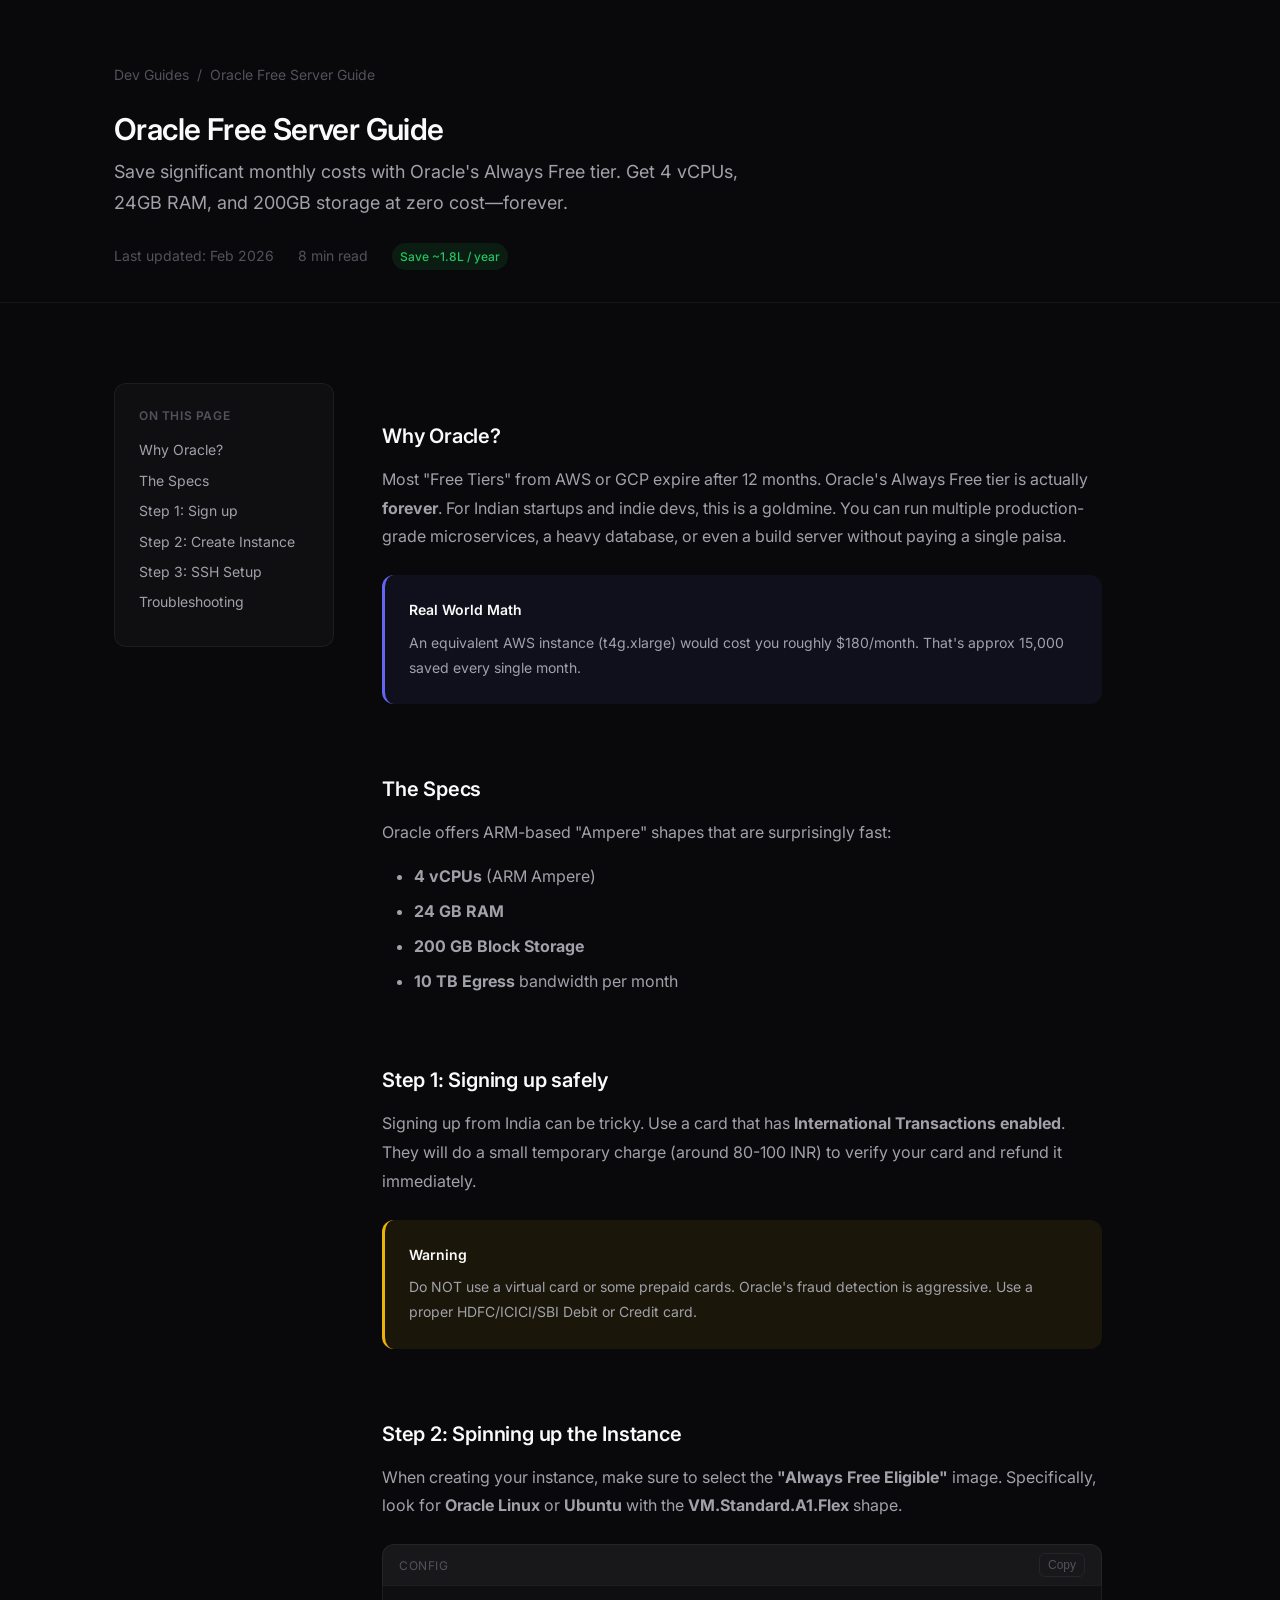
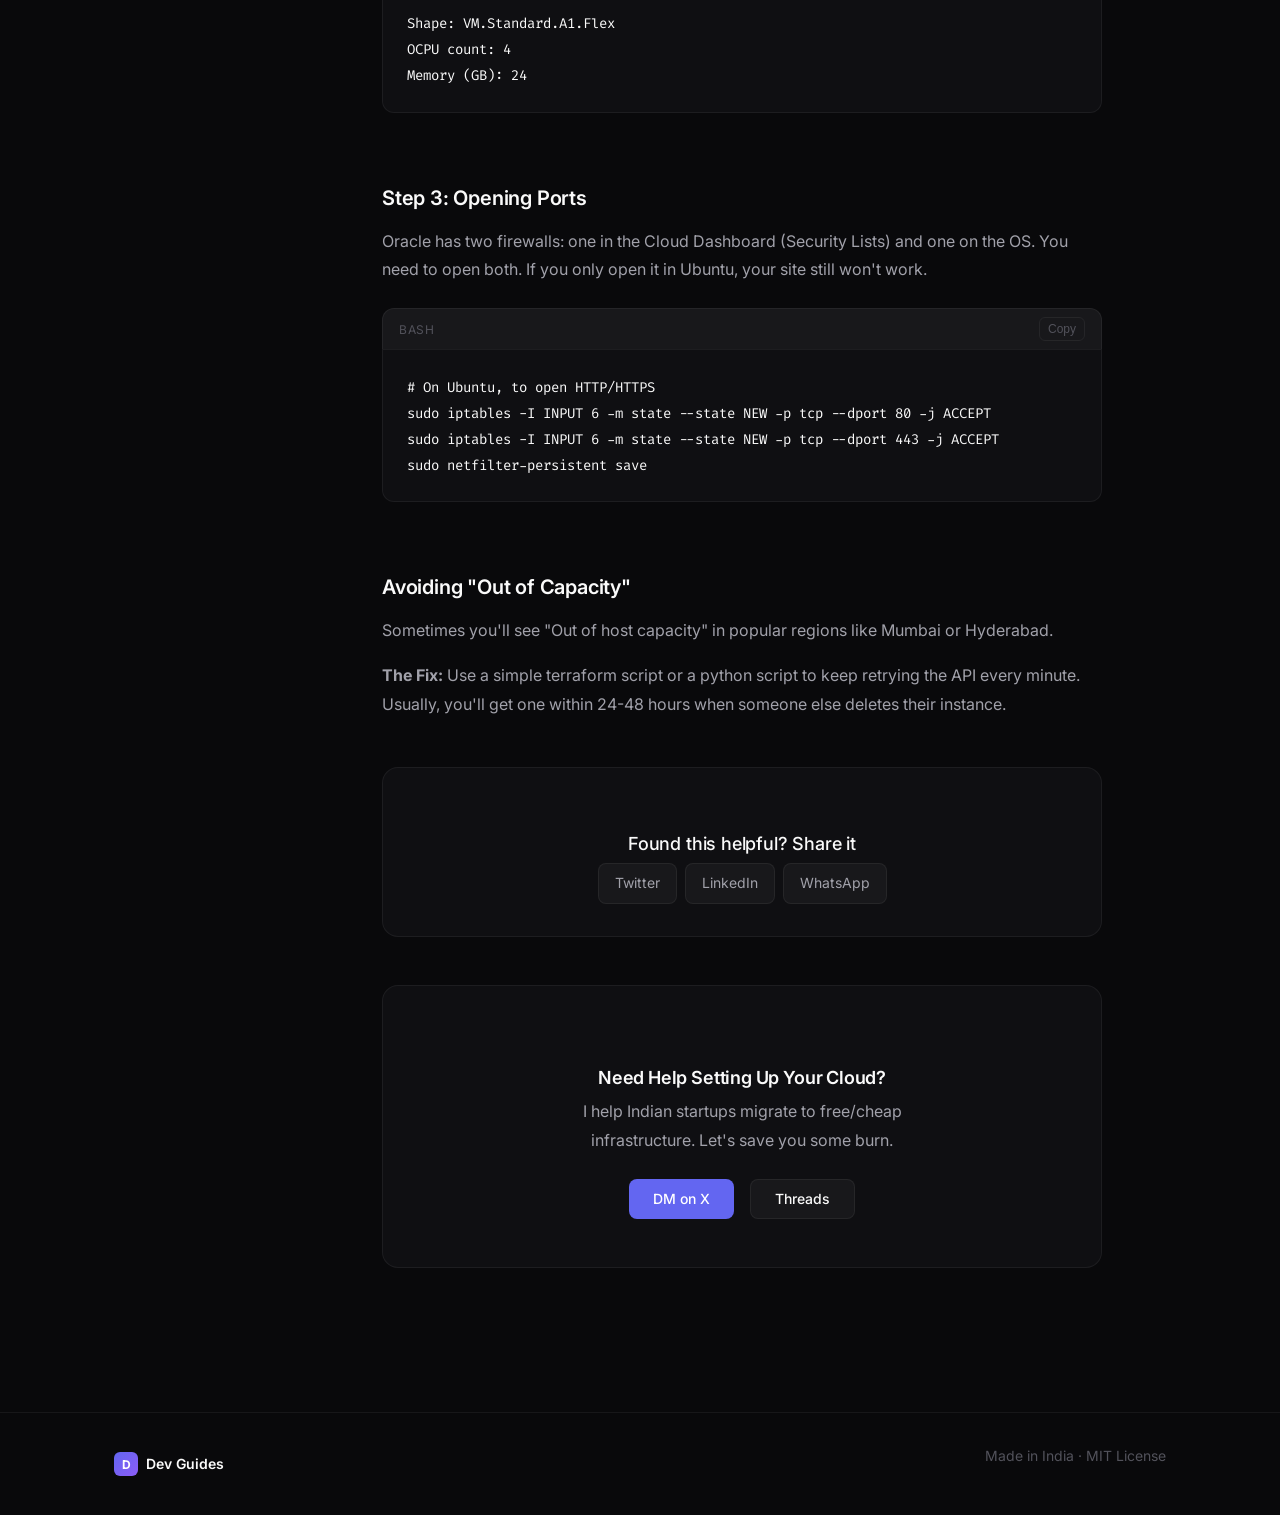
==== commit 72a96b81: "⚡ optimize TOC highlighting with IntersectionObserver Replaced unthrottled scroll event listener wit" ====
--- a/guides/oracle-free-server/index.html
+++ b/guides/oracle-free-server/index.html
@@ -14,9 +14,287 @@
         href="https://fonts.googleapis.com/css2?family=Inter:wght@400;500;600;700&family=Fira+Code:wght@400;500&display=swap"
         rel="stylesheet">
     <link rel="stylesheet" href="../../assets/css/shared-styles.css">
-    <link rel="stylesheet" href="../../assets/css/guide-styles.css">
     <link rel="icon" type="image/svg+xml"
         href="data:image/svg+xml,<svg xmlns='http://www.w3.org/2000/svg' viewBox='0 0 100 100'><text y='.9em' font-size='90'>D</text></svg>">
+    <style>
+        .guide-header {
+            padding: var(--spacing-3xl) 0 var(--spacing-xl);
+            border-bottom: 1px solid var(--border-color)
+        }
+
+        .breadcrumb {
+            display: flex;
+            align-items: center;
+            gap: var(--spacing-sm);
+            font-size: var(--text-sm);
+            color: var(--text-muted);
+            margin-bottom: var(--spacing-lg)
+        }
+
+        .breadcrumb a {
+            color: var(--text-muted)
+        }
+
+        .breadcrumb a:hover {
+            color: var(--accent-secondary)
+        }
+
+        .guide-header h1 {
+            font-size: var(--text-3xl);
+            letter-spacing: -0.02em;
+            margin-bottom: var(--spacing-sm)
+        }
+
+        .hero-subtitle {
+            color: var(--text-secondary);
+            font-size: var(--text-lg);
+            line-height: 1.7;
+            max-width: 640px
+        }
+
+        .guide-meta {
+            display: flex;
+            align-items: center;
+            gap: var(--spacing-lg);
+            flex-wrap: wrap;
+            margin-top: var(--spacing-lg)
+        }
+
+        .meta-item {
+            display: flex;
+            align-items: center;
+            gap: var(--spacing-xs);
+            font-size: var(--text-sm);
+            color: var(--text-muted)
+        }
+
+        .guide-layout {
+            display: grid;
+            grid-template-columns: 220px 1fr;
+            gap: var(--spacing-2xl);
+            padding: var(--spacing-2xl) 0
+        }
+
+        @media(max-width:900px) {
+            .guide-layout {
+                grid-template-columns: 1fr
+            }
+
+            .sidebar {
+                display: none
+            }
+        }
+
+        .sidebar {
+            position: sticky;
+            top: var(--spacing-lg);
+            height: fit-content
+        }
+
+        .guide-content {
+            max-width: 720px
+        }
+
+        .guide-content h2 {
+            font-size: var(--text-xl);
+            margin: var(--spacing-2xl) 0 var(--spacing-md);
+            padding-top: var(--spacing-lg);
+            letter-spacing: -0.01em
+        }
+
+        .guide-content h3 {
+            font-size: var(--text-lg);
+            margin: var(--spacing-xl) 0 var(--spacing-sm)
+        }
+
+        .guide-content p {
+            margin-bottom: var(--spacing-md);
+            line-height: 1.8
+        }
+
+        .guide-content ul {
+            margin: var(--spacing-md) 0;
+            padding-left: var(--spacing-xl)
+        }
+
+        .guide-content li {
+            margin: var(--spacing-sm) 0;
+            color: var(--text-secondary);
+            line-height: 1.7
+        }
+
+        .code-block {
+            position: relative;
+            margin: var(--spacing-lg) 0
+        }
+
+        .code-header {
+            display: flex;
+            align-items: center;
+            justify-content: space-between;
+            background: var(--bg-tertiary);
+            border: 1px solid var(--border-color);
+            border-bottom: none;
+            border-radius: var(--radius-lg) var(--radius-lg) 0 0;
+            padding: var(--spacing-sm) var(--spacing-md)
+        }
+
+        .code-lang {
+            font-size: var(--text-xs);
+            color: var(--text-muted);
+            text-transform: uppercase;
+            letter-spacing: 0.05em
+        }
+
+        .code-header+pre {
+            border-radius: 0 0 var(--radius-lg) var(--radius-lg);
+            margin-top: 0
+        }
+
+        .callout {
+            padding: var(--spacing-lg);
+            border-radius: var(--radius-lg);
+            margin: var(--spacing-lg) 0;
+            border-left: 3px solid
+        }
+
+        .callout-info {
+            background: rgba(99, 102, 241, .08);
+            border-color: var(--accent-primary)
+        }
+
+        .callout-warning {
+            background: rgba(234, 179, 8, .08);
+            border-color: var(--warning)
+        }
+
+        .callout-success {
+            background: var(--success-bg);
+            border-color: var(--success)
+        }
+
+        .callout-title {
+            font-weight: 600;
+            font-size: var(--text-sm);
+            margin-bottom: var(--spacing-sm)
+        }
+
+        .callout p {
+            margin-bottom: 0;
+            font-size: var(--text-sm)
+        }
+
+        .share-section {
+            background: var(--bg-secondary);
+            border: 1px solid var(--border-color);
+            border-radius: var(--radius-xl);
+            padding: var(--spacing-xl);
+            margin: var(--spacing-2xl) 0;
+            text-align: center
+        }
+
+        .share-title {
+            font-size: var(--text-base);
+            margin-bottom: var(--spacing-md);
+            font-weight: 500
+        }
+
+        .share-buttons {
+            display: flex;
+            justify-content: center;
+            gap: var(--spacing-sm);
+            flex-wrap: wrap
+        }
+
+        .share-btn {
+            display: inline-flex;
+            align-items: center;
+            gap: var(--spacing-sm);
+            padding: var(--spacing-sm) var(--spacing-md);
+            background: var(--bg-tertiary);
+            border: 1px solid var(--border-color);
+            border-radius: var(--radius-md);
+            color: var(--text-secondary);
+            font-size: var(--text-sm);
+            text-decoration: none;
+            transition: all var(--transition-fast)
+        }
+
+        .share-btn:hover {
+            background: var(--bg-card-hover);
+            border-color: var(--border-hover);
+            color: var(--text-primary)
+        }
+
+        .consulting-cta {
+            background: var(--bg-secondary);
+            border: 1px solid var(--border-color);
+            border-radius: var(--radius-xl);
+            padding: var(--spacing-2xl);
+            text-align: center;
+            margin: var(--spacing-2xl) 0
+        }
+
+        .consulting-cta h3 {
+            font-size: var(--text-lg);
+            margin-bottom: var(--spacing-sm)
+        }
+
+        .consulting-cta p {
+            color: var(--text-secondary);
+            margin-bottom: var(--spacing-lg);
+            max-width: 400px;
+            margin-left: auto;
+            margin-right: auto
+        }
+
+        .cta-buttons {
+            display: flex;
+            justify-content: center;
+            gap: var(--spacing-md);
+            flex-wrap: wrap
+        }
+
+        .footer {
+            border-top: 1px solid var(--border-color);
+            padding: var(--spacing-xl) 0;
+            margin-top: var(--spacing-2xl)
+        }
+
+        .footer-content {
+            display: flex;
+            justify-content: space-between;
+            align-items: center;
+            flex-wrap: wrap;
+            gap: var(--spacing-md)
+        }
+
+        .footer-brand {
+            display: flex;
+            align-items: center;
+            gap: var(--spacing-sm);
+            font-weight: 600;
+            font-size: var(--text-sm)
+        }
+
+        .footer-logo {
+            width: 24px;
+            height: 24px;
+            background: var(--accent-gradient);
+            border-radius: var(--radius-sm);
+            display: flex;
+            align-items: center;
+            justify-content: center;
+            font-size: var(--text-xs);
+            font-weight: 700;
+            color: white
+        }
+
+        .footer-copy {
+            color: var(--text-muted);
+            font-size: var(--text-sm)
+        }
+    </style>
 </head>
 
 <body>
@@ -176,11 +454,29 @@
         }
         const sections = document.querySelectorAll('section[id]');
         const tocLinks = document.querySelectorAll('.toc-list a');
-        window.addEventListener('scroll', () => {
-            let current = '';
-            sections.forEach(s => { if (scrollY >= s.offsetTop - 100) current = s.id });
-            tocLinks.forEach(l => { l.classList.toggle('active', l.getAttribute('href') === '#' + current) });
-        });
+
+        const observerOptions = {
+            rootMargin: '-10% 0px -85% 0px',
+            threshold: 0
+        };
+
+        const activeSections = new Set();
+        const observer = new IntersectionObserver(entries => {
+            entries.forEach(entry => {
+                if (entry.isIntersecting) {
+                    activeSections.add(entry.target.id);
+                } else {
+                    activeSections.delete(entry.target.id);
+                }
+            });
+
+            const activeId = Array.from(sections).find(s => activeSections.has(s.id))?.id || '';
+            tocLinks.forEach(link => {
+                link.classList.toggle('active', link.getAttribute('href') === `#${activeId}`);
+            });
+        }, observerOptions);
+
+        sections.forEach(section => observer.observe(section));
     </script>
 </body>
 
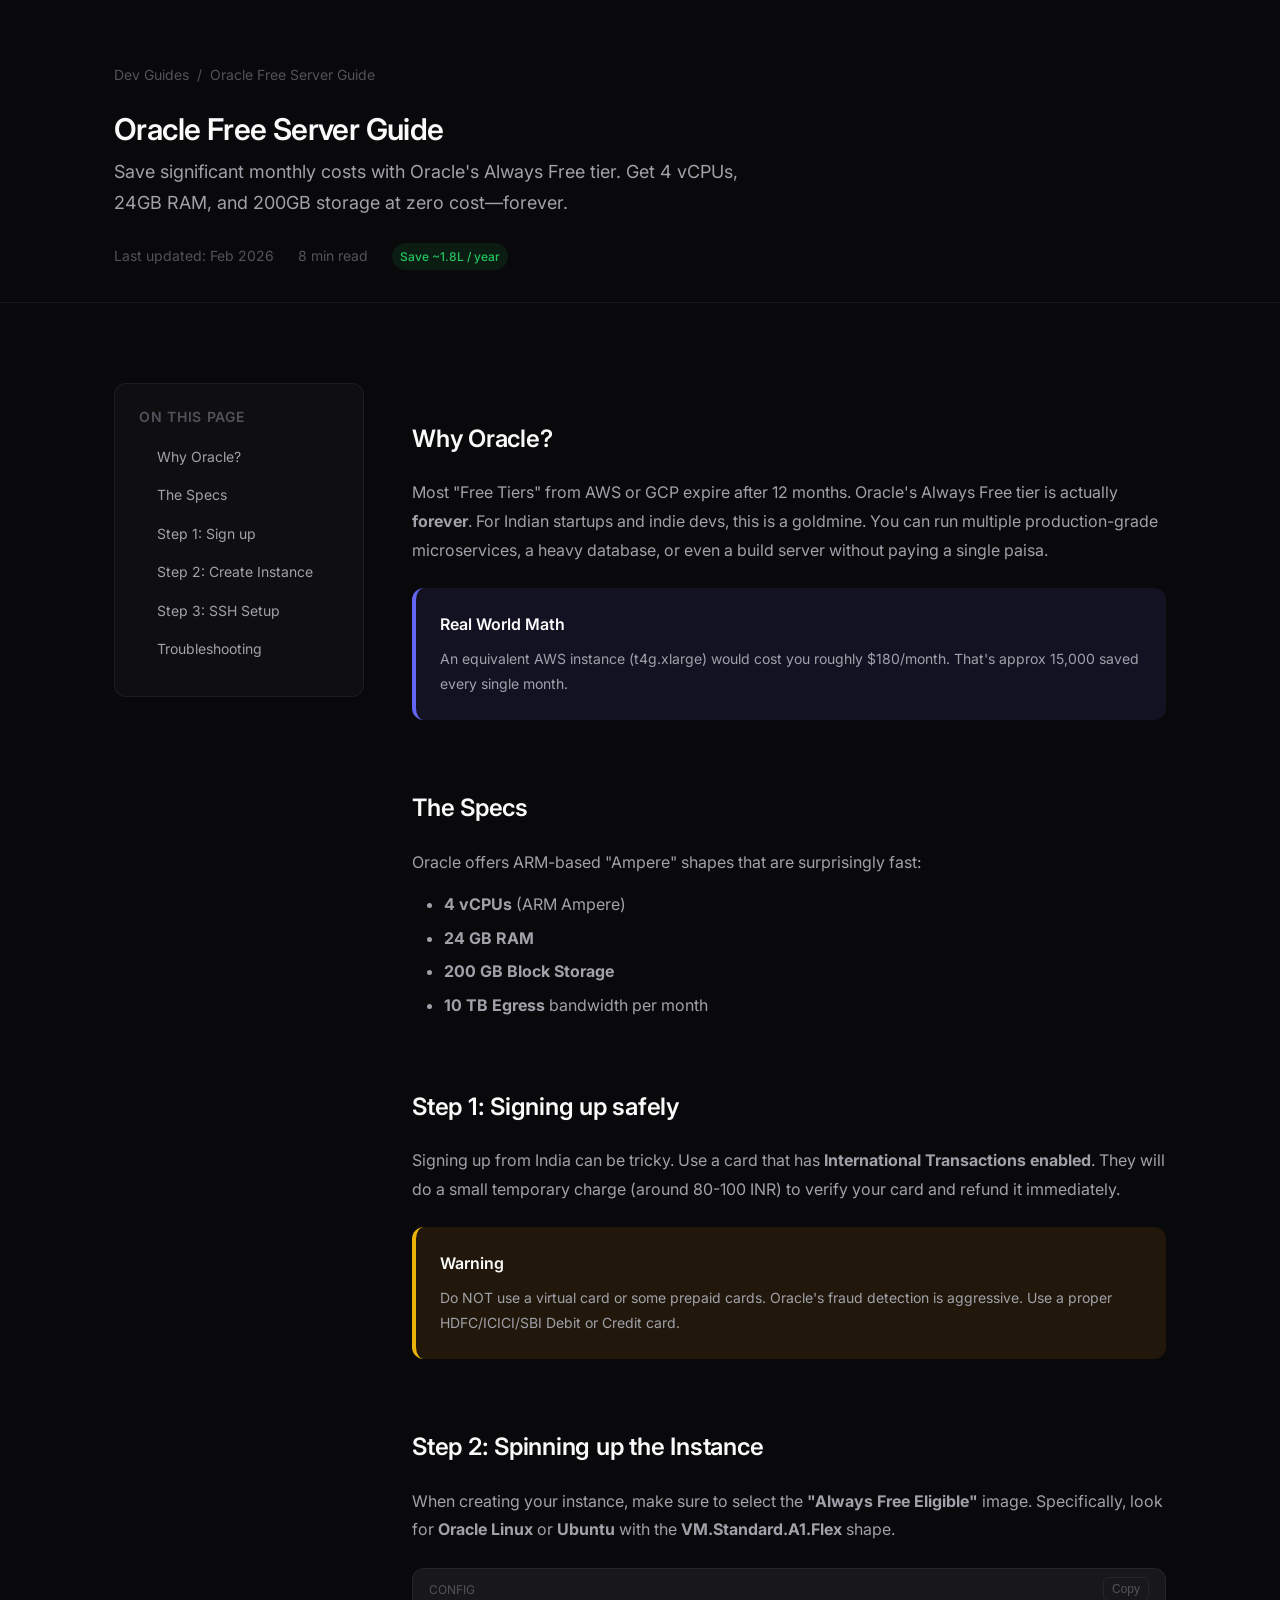
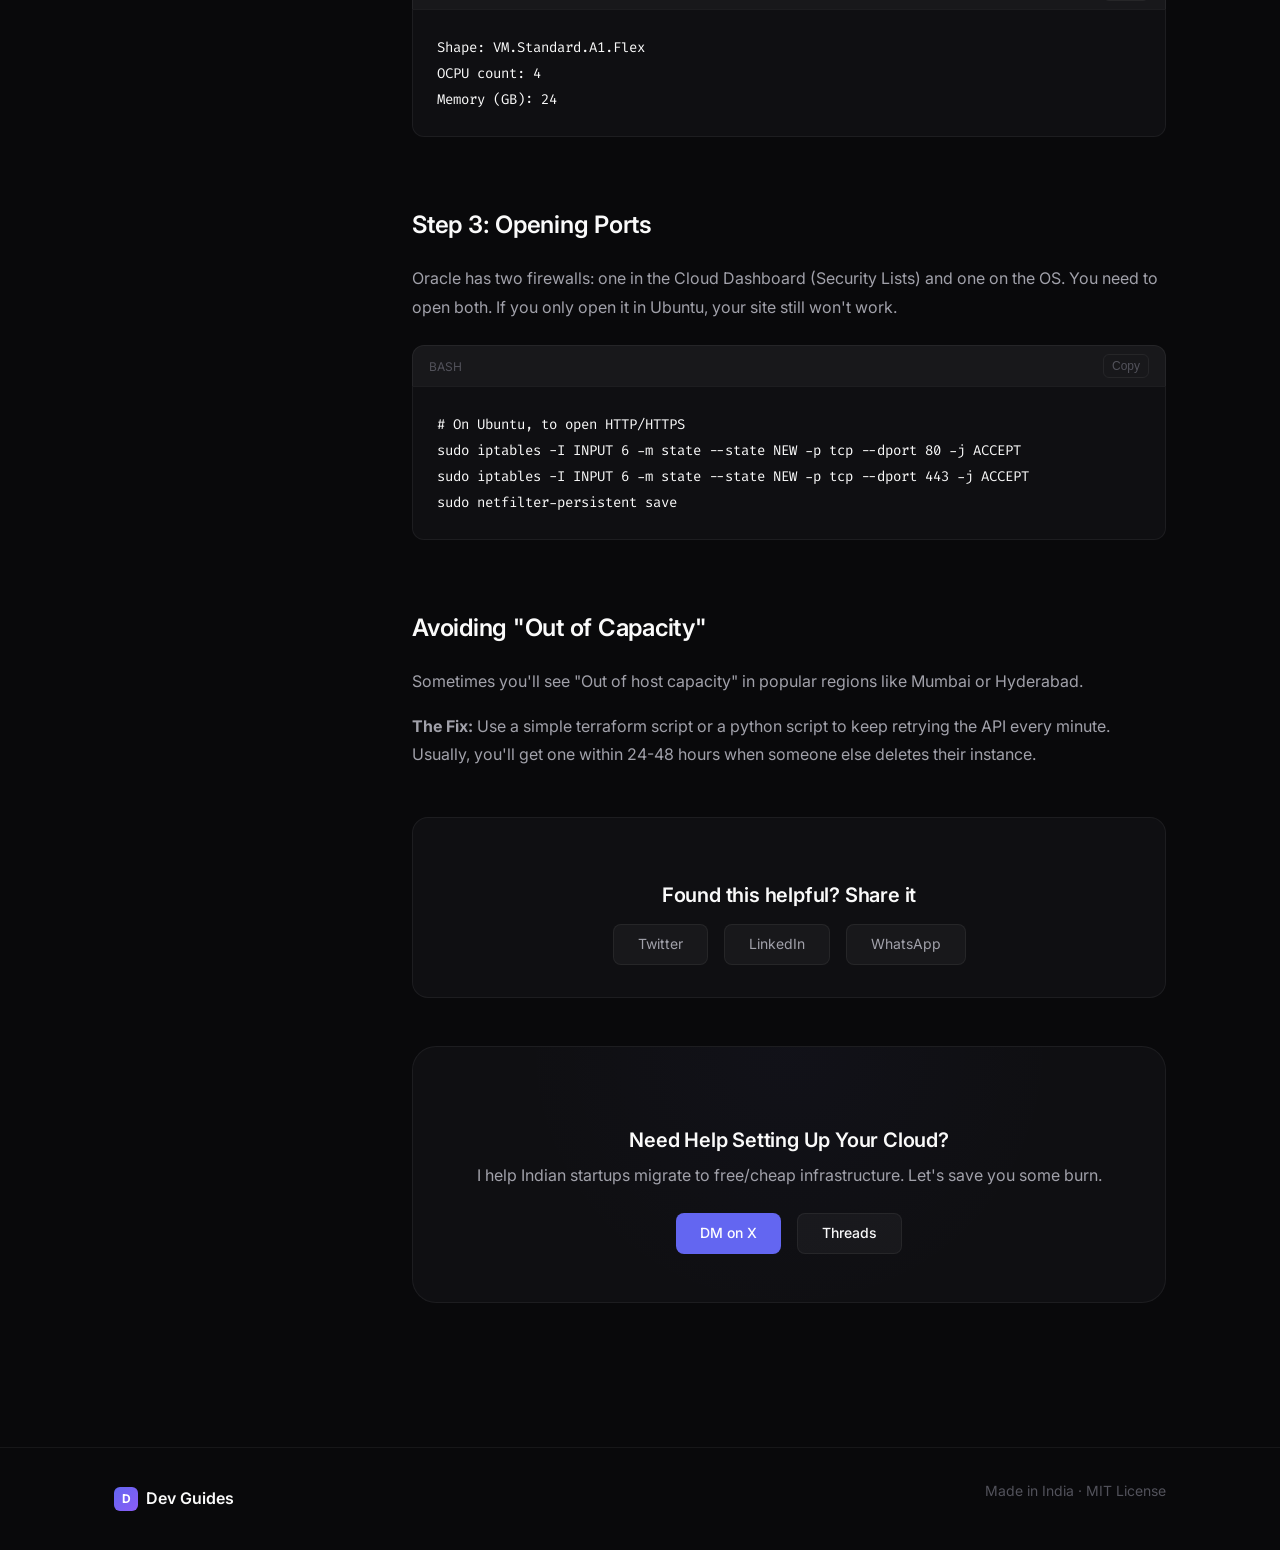
==== commit 0edbead6: "Merge 25ad80b20fcd983a4ab4f0753de3e28257a3679b into 0ac0f4826cff1009b6b8e02e6f4cfeb46a723973" ====
--- a/guides/oracle-free-server/index.html
+++ b/guides/oracle-free-server/index.html
@@ -14,287 +14,9 @@
         href="https://fonts.googleapis.com/css2?family=Inter:wght@400;500;600;700&family=Fira+Code:wght@400;500&display=swap"
         rel="stylesheet">
     <link rel="stylesheet" href="../../assets/css/shared-styles.css">
+    <link rel="stylesheet" href="../../assets/css/guide-styles.css">
     <link rel="icon" type="image/svg+xml"
         href="data:image/svg+xml,<svg xmlns='http://www.w3.org/2000/svg' viewBox='0 0 100 100'><text y='.9em' font-size='90'>D</text></svg>">
-    <style>
-        .guide-header {
-            padding: var(--spacing-3xl) 0 var(--spacing-xl);
-            border-bottom: 1px solid var(--border-color)
-        }
-
-        .breadcrumb {
-            display: flex;
-            align-items: center;
-            gap: var(--spacing-sm);
-            font-size: var(--text-sm);
-            color: var(--text-muted);
-            margin-bottom: var(--spacing-lg)
-        }
-
-        .breadcrumb a {
-            color: var(--text-muted)
-        }
-
-        .breadcrumb a:hover {
-            color: var(--accent-secondary)
-        }
-
-        .guide-header h1 {
-            font-size: var(--text-3xl);
-            letter-spacing: -0.02em;
-            margin-bottom: var(--spacing-sm)
-        }
-
-        .hero-subtitle {
-            color: var(--text-secondary);
-            font-size: var(--text-lg);
-            line-height: 1.7;
-            max-width: 640px
-        }
-
-        .guide-meta {
-            display: flex;
-            align-items: center;
-            gap: var(--spacing-lg);
-            flex-wrap: wrap;
-            margin-top: var(--spacing-lg)
-        }
-
-        .meta-item {
-            display: flex;
-            align-items: center;
-            gap: var(--spacing-xs);
-            font-size: var(--text-sm);
-            color: var(--text-muted)
-        }
-
-        .guide-layout {
-            display: grid;
-            grid-template-columns: 220px 1fr;
-            gap: var(--spacing-2xl);
-            padding: var(--spacing-2xl) 0
-        }
-
-        @media(max-width:900px) {
-            .guide-layout {
-                grid-template-columns: 1fr
-            }
-
-            .sidebar {
-                display: none
-            }
-        }
-
-        .sidebar {
-            position: sticky;
-            top: var(--spacing-lg);
-            height: fit-content
-        }
-
-        .guide-content {
-            max-width: 720px
-        }
-
-        .guide-content h2 {
-            font-size: var(--text-xl);
-            margin: var(--spacing-2xl) 0 var(--spacing-md);
-            padding-top: var(--spacing-lg);
-            letter-spacing: -0.01em
-        }
-
-        .guide-content h3 {
-            font-size: var(--text-lg);
-            margin: var(--spacing-xl) 0 var(--spacing-sm)
-        }
-
-        .guide-content p {
-            margin-bottom: var(--spacing-md);
-            line-height: 1.8
-        }
-
-        .guide-content ul {
-            margin: var(--spacing-md) 0;
-            padding-left: var(--spacing-xl)
-        }
-
-        .guide-content li {
-            margin: var(--spacing-sm) 0;
-            color: var(--text-secondary);
-            line-height: 1.7
-        }
-
-        .code-block {
-            position: relative;
-            margin: var(--spacing-lg) 0
-        }
-
-        .code-header {
-            display: flex;
-            align-items: center;
-            justify-content: space-between;
-            background: var(--bg-tertiary);
-            border: 1px solid var(--border-color);
-            border-bottom: none;
-            border-radius: var(--radius-lg) var(--radius-lg) 0 0;
-            padding: var(--spacing-sm) var(--spacing-md)
-        }
-
-        .code-lang {
-            font-size: var(--text-xs);
-            color: var(--text-muted);
-            text-transform: uppercase;
-            letter-spacing: 0.05em
-        }
-
-        .code-header+pre {
-            border-radius: 0 0 var(--radius-lg) var(--radius-lg);
-            margin-top: 0
-        }
-
-        .callout {
-            padding: var(--spacing-lg);
-            border-radius: var(--radius-lg);
-            margin: var(--spacing-lg) 0;
-            border-left: 3px solid
-        }
-
-        .callout-info {
-            background: rgba(99, 102, 241, .08);
-            border-color: var(--accent-primary)
-        }
-
-        .callout-warning {
-            background: rgba(234, 179, 8, .08);
-            border-color: var(--warning)
-        }
-
-        .callout-success {
-            background: var(--success-bg);
-            border-color: var(--success)
-        }
-
-        .callout-title {
-            font-weight: 600;
-            font-size: var(--text-sm);
-            margin-bottom: var(--spacing-sm)
-        }
-
-        .callout p {
-            margin-bottom: 0;
-            font-size: var(--text-sm)
-        }
-
-        .share-section {
-            background: var(--bg-secondary);
-            border: 1px solid var(--border-color);
-            border-radius: var(--radius-xl);
-            padding: var(--spacing-xl);
-            margin: var(--spacing-2xl) 0;
-            text-align: center
-        }
-
-        .share-title {
-            font-size: var(--text-base);
-            margin-bottom: var(--spacing-md);
-            font-weight: 500
-        }
-
-        .share-buttons {
-            display: flex;
-            justify-content: center;
-            gap: var(--spacing-sm);
-            flex-wrap: wrap
-        }
-
-        .share-btn {
-            display: inline-flex;
-            align-items: center;
-            gap: var(--spacing-sm);
-            padding: var(--spacing-sm) var(--spacing-md);
-            background: var(--bg-tertiary);
-            border: 1px solid var(--border-color);
-            border-radius: var(--radius-md);
-            color: var(--text-secondary);
-            font-size: var(--text-sm);
-            text-decoration: none;
-            transition: all var(--transition-fast)
-        }
-
-        .share-btn:hover {
-            background: var(--bg-card-hover);
-            border-color: var(--border-hover);
-            color: var(--text-primary)
-        }
-
-        .consulting-cta {
-            background: var(--bg-secondary);
-            border: 1px solid var(--border-color);
-            border-radius: var(--radius-xl);
-            padding: var(--spacing-2xl);
-            text-align: center;
-            margin: var(--spacing-2xl) 0
-        }
-
-        .consulting-cta h3 {
-            font-size: var(--text-lg);
-            margin-bottom: var(--spacing-sm)
-        }
-
-        .consulting-cta p {
-            color: var(--text-secondary);
-            margin-bottom: var(--spacing-lg);
-            max-width: 400px;
-            margin-left: auto;
-            margin-right: auto
-        }
-
-        .cta-buttons {
-            display: flex;
-            justify-content: center;
-            gap: var(--spacing-md);
-            flex-wrap: wrap
-        }
-
-        .footer {
-            border-top: 1px solid var(--border-color);
-            padding: var(--spacing-xl) 0;
-            margin-top: var(--spacing-2xl)
-        }
-
-        .footer-content {
-            display: flex;
-            justify-content: space-between;
-            align-items: center;
-            flex-wrap: wrap;
-            gap: var(--spacing-md)
-        }
-
-        .footer-brand {
-            display: flex;
-            align-items: center;
-            gap: var(--spacing-sm);
-            font-weight: 600;
-            font-size: var(--text-sm)
-        }
-
-        .footer-logo {
-            width: 24px;
-            height: 24px;
-            background: var(--accent-gradient);
-            border-radius: var(--radius-sm);
-            display: flex;
-            align-items: center;
-            justify-content: center;
-            font-size: var(--text-xs);
-            font-weight: 700;
-            color: white
-        }
-
-        .footer-copy {
-            color: var(--text-muted);
-            font-size: var(--text-sm)
-        }
-    </style>
 </head>
 
 <body>
@@ -454,29 +176,11 @@
         }
         const sections = document.querySelectorAll('section[id]');
         const tocLinks = document.querySelectorAll('.toc-list a');
-
-        const observerOptions = {
-            rootMargin: '-10% 0px -85% 0px',
-            threshold: 0
-        };
-
-        const activeSections = new Set();
-        const observer = new IntersectionObserver(entries => {
-            entries.forEach(entry => {
-                if (entry.isIntersecting) {
-                    activeSections.add(entry.target.id);
-                } else {
-                    activeSections.delete(entry.target.id);
-                }
-            });
-
-            const activeId = Array.from(sections).find(s => activeSections.has(s.id))?.id || '';
-            tocLinks.forEach(link => {
-                link.classList.toggle('active', link.getAttribute('href') === `#${activeId}`);
-            });
-        }, observerOptions);
-
-        sections.forEach(section => observer.observe(section));
+        window.addEventListener('scroll', () => {
+            let current = '';
+            sections.forEach(s => { if (scrollY >= s.offsetTop - 100) current = s.id });
+            tocLinks.forEach(l => { l.classList.toggle('active', l.getAttribute('href') === '#' + current) });
+        });
     </script>
 </body>
 
--- a/assets/css/guide-styles.css
+++ b/assets/css/guide-styles.css
@@ -0,0 +1,327 @@
+/* Guide Specific Styles */
+
+.guide-header {
+  padding: var(--spacing-3xl) 0 var(--spacing-xl);
+  border-bottom: 1px solid var(--border-color);
+}
+
+.breadcrumb {
+  display: flex;
+  align-items: center;
+  gap: var(--spacing-sm);
+  font-size: var(--text-sm);
+  color: var(--text-muted);
+  margin-bottom: var(--spacing-lg);
+}
+
+.breadcrumb a {
+  color: var(--text-muted);
+}
+
+.breadcrumb a:hover {
+  color: var(--accent-secondary);
+}
+
+.guide-header h1 {
+  font-size: var(--text-3xl);
+  letter-spacing: -0.02em;
+  margin-bottom: var(--spacing-sm);
+}
+
+.hero-subtitle {
+  color: var(--text-secondary);
+  font-size: var(--text-lg);
+  line-height: 1.7;
+  max-width: 640px;
+}
+
+.guide-meta {
+  display: flex;
+  align-items: center;
+  gap: var(--spacing-lg);
+  flex-wrap: wrap;
+  margin-top: var(--spacing-lg);
+}
+
+.meta-item {
+  display: flex;
+  align-items: center;
+  gap: var(--spacing-xs);
+  font-size: var(--text-sm);
+  color: var(--text-muted);
+}
+
+.guide-layout {
+  display: grid;
+  grid-template-columns: 250px 1fr;
+  gap: var(--spacing-2xl);
+  padding: var(--spacing-2xl) 0;
+}
+
+@media (max-width: 900px) {
+  .guide-layout {
+    grid-template-columns: 1fr;
+  }
+
+  .sidebar {
+    display: none;
+  }
+}
+
+.sidebar {
+  position: sticky;
+  top: var(--spacing-lg);
+  height: fit-content;
+}
+
+.toc {
+  background: var(--bg-secondary);
+  border: 1px solid var(--border-color);
+  border-radius: var(--radius-lg);
+  padding: var(--spacing-lg);
+}
+
+.toc-title {
+  font-size: var(--text-sm);
+  font-weight: 600;
+  color: var(--text-muted);
+  text-transform: uppercase;
+  letter-spacing: 0.05em;
+  margin-bottom: var(--spacing-md);
+}
+
+.toc-list {
+  list-style: none;
+}
+
+.toc-list li {
+  margin: var(--spacing-sm) 0;
+}
+
+.toc-list a {
+  color: var(--text-secondary);
+  font-size: var(--text-sm);
+  display: block;
+  padding: var(--spacing-xs) 0;
+  border-left: 2px solid transparent;
+  padding-left: var(--spacing-md);
+  transition: all var(--transition-fast);
+}
+
+.toc-list a:hover,
+.toc-list a.active {
+  color: var(--accent-secondary);
+  border-left-color: var(--accent-primary);
+}
+
+.guide-content {
+  max-width: 800px;
+}
+
+.guide-content h2 {
+  font-size: var(--text-2xl);
+  margin: var(--spacing-2xl) 0 var(--spacing-lg);
+  padding-top: var(--spacing-lg);
+}
+
+.guide-content h3 {
+  font-size: var(--text-xl);
+  margin: var(--spacing-xl) 0 var(--spacing-md);
+}
+
+.guide-content p {
+  margin-bottom: var(--spacing-md);
+  line-height: 1.8;
+}
+
+.guide-content ul,
+.guide-content ol {
+  margin: var(--spacing-md) 0;
+  padding-left: var(--spacing-xl);
+}
+
+.guide-content li {
+  margin: var(--spacing-sm) 0;
+  color: var(--text-secondary);
+}
+
+.code-block {
+  position: relative;
+  margin: var(--spacing-lg) 0;
+}
+
+.code-header {
+  display: flex;
+  align-items: center;
+  justify-content: space-between;
+  background: var(--bg-tertiary);
+  border: 1px solid var(--border-color);
+  border-bottom: none;
+  border-radius: var(--radius-lg) var(--radius-lg) 0 0;
+  padding: var(--spacing-sm) var(--spacing-md);
+}
+
+.code-lang {
+  font-size: var(--text-xs);
+  color: var(--text-muted);
+  text-transform: uppercase;
+}
+
+.copy-btn {
+  display: flex;
+  align-items: center;
+  gap: var(--spacing-xs);
+  padding: var(--spacing-xs) var(--spacing-sm);
+  background: transparent;
+  border: 1px solid var(--border-color);
+  border-radius: var(--radius-sm);
+  color: var(--text-muted);
+  font-size: var(--text-xs);
+  cursor: pointer;
+  transition: all var(--transition-fast);
+}
+
+.copy-btn:hover {
+  color: var(--text-primary);
+  border-color: var(--border-hover);
+}
+
+.copy-btn.copied {
+  color: var(--success);
+  border-color: var(--success);
+}
+
+.code-header + pre {
+  border-radius: 0 0 var(--radius-lg) var(--radius-lg);
+  margin-top: 0;
+}
+
+.callout {
+  padding: var(--spacing-lg);
+  border-radius: var(--radius-lg);
+  margin: var(--spacing-lg) 0;
+  border-left: 4px solid;
+}
+
+.callout-info {
+  background: rgba(99, 102, 241, 0.1);
+  border-color: var(--accent-primary);
+}
+
+.callout-warning {
+  background: rgba(245, 158, 11, 0.1);
+  border-color: var(--warning);
+}
+
+.callout-success {
+  background: var(--success-bg);
+  border-color: var(--success);
+}
+
+.callout-title {
+  font-weight: 600;
+  margin-bottom: var(--spacing-sm);
+}
+
+.callout p {
+  margin-bottom: 0;
+  font-size: var(--text-sm);
+}
+
+.share-section {
+  background: var(--bg-secondary);
+  border: 1px solid var(--border-color);
+  border-radius: var(--radius-xl);
+  padding: var(--spacing-xl);
+  margin: var(--spacing-2xl) 0;
+  text-align: center;
+}
+
+.share-title {
+  font-size: var(--text-lg);
+  margin-bottom: var(--spacing-md);
+}
+
+.share-buttons {
+  display: flex;
+  justify-content: center;
+  gap: var(--spacing-md);
+  flex-wrap: wrap;
+}
+
+.share-btn {
+  display: inline-flex;
+  align-items: center;
+  gap: var(--spacing-sm);
+  padding: var(--spacing-sm) var(--spacing-lg);
+  background: var(--bg-tertiary);
+  border: 1px solid var(--border-color);
+  border-radius: var(--radius-md);
+  color: var(--text-secondary);
+  font-size: var(--text-sm);
+  text-decoration: none;
+  transition: all var(--transition-fast);
+}
+
+.share-btn:hover {
+  background: var(--bg-card-hover);
+  border-color: var(--border-hover);
+  color: var(--text-primary);
+}
+
+.consulting-cta {
+  background: var(--bg-card);
+  border: 1px solid var(--border-color);
+  border-radius: var(--radius-2xl);
+  padding: var(--spacing-2xl);
+  text-align: center;
+  position: relative;
+  overflow: hidden;
+  margin: var(--spacing-2xl) 0;
+}
+
+.consulting-cta::before {
+  content: '';
+  position: absolute;
+  inset: 0;
+  background: radial-gradient(circle at top, var(--accent-glow) 0%, transparent 60%);
+  opacity: 0.2;
+}
+
+.consulting-cta h3 {
+  font-size: var(--text-xl);
+  margin-bottom: var(--spacing-sm);
+  position: relative;
+}
+
+.consulting-cta p {
+  color: var(--text-secondary);
+  margin-bottom: var(--spacing-lg);
+  position: relative;
+}
+
+.footer {
+  border-top: 1px solid var(--border-color);
+  padding: var(--spacing-xl) 0;
+  margin-top: var(--spacing-2xl);
+}
+
+.footer-content {
+  display: flex;
+  justify-content: space-between;
+  align-items: center;
+  flex-wrap: wrap;
+  gap: var(--spacing-md);
+}
+
+.footer-brand {
+  display: flex;
+  align-items: center;
+  gap: var(--spacing-sm);
+  font-weight: 600;
+}
+
+.footer-copy {
+  color: var(--text-muted);
+  font-size: var(--text-sm);
+}
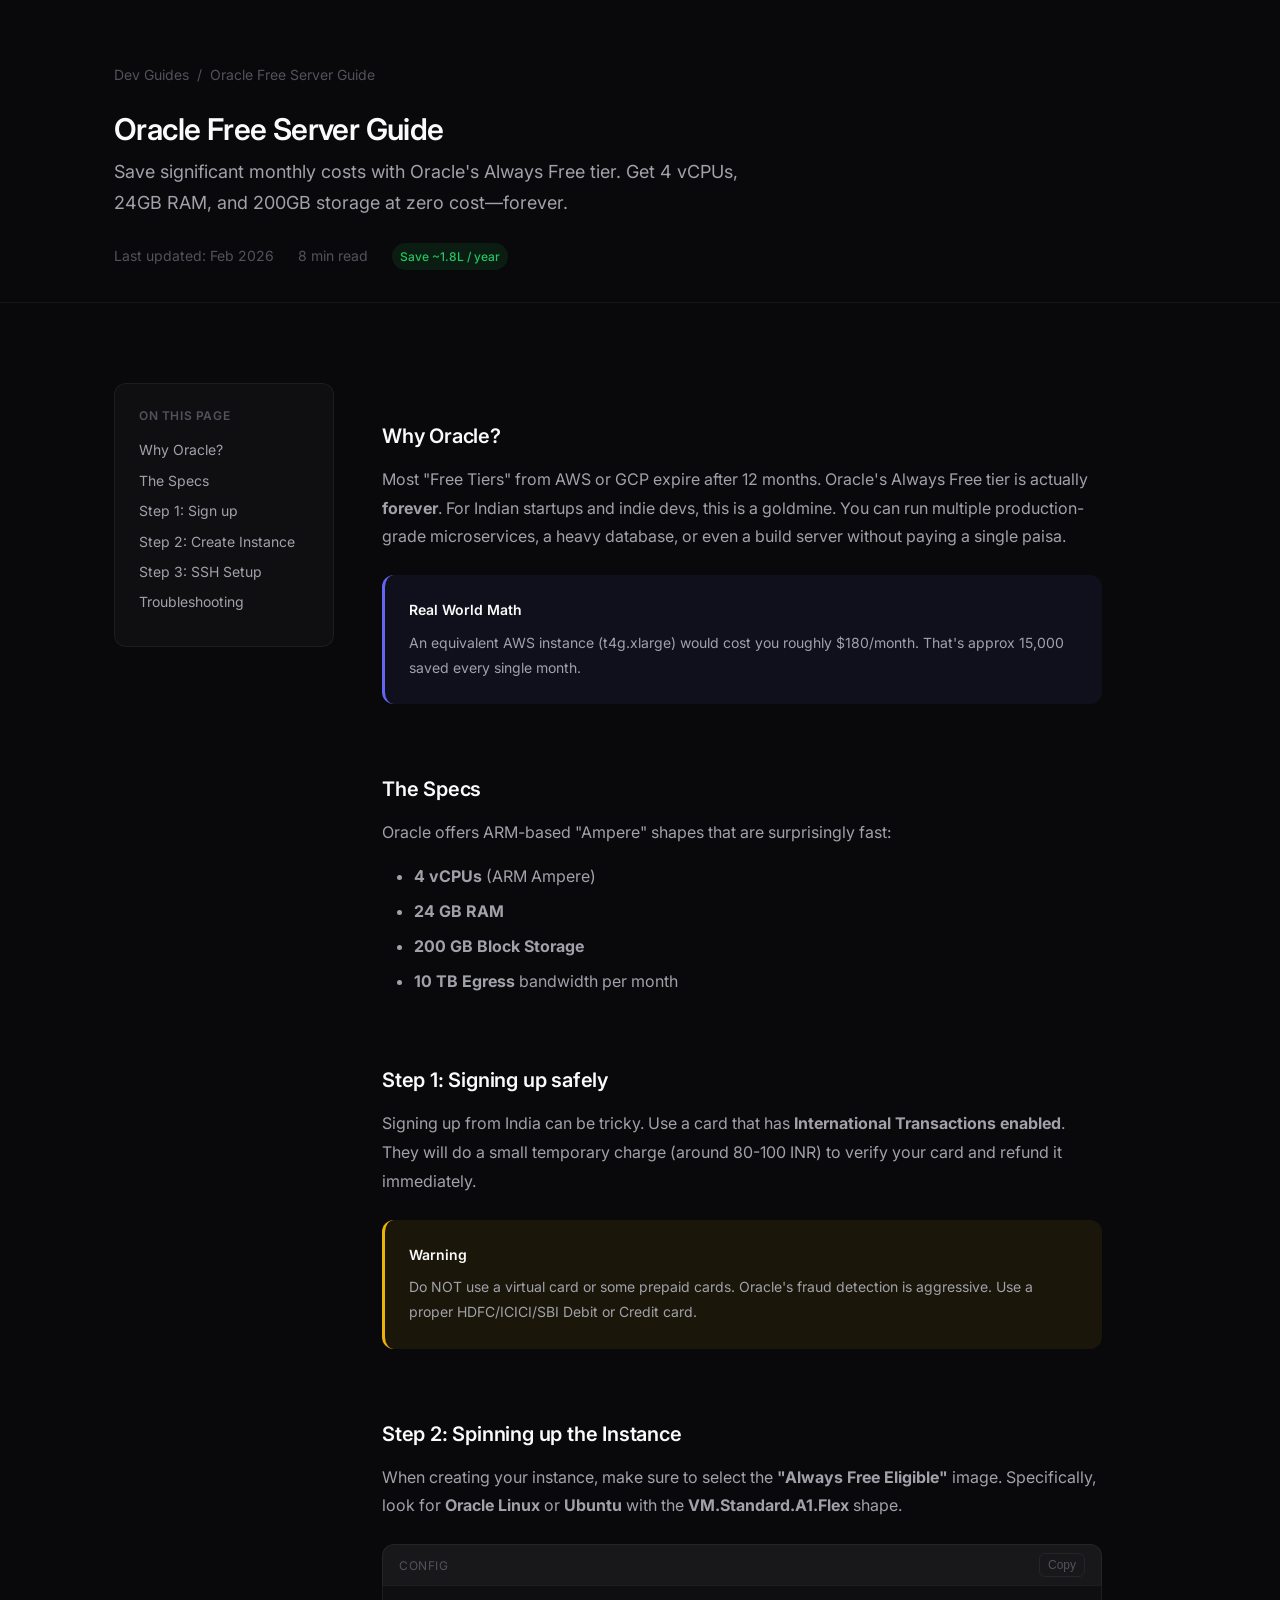
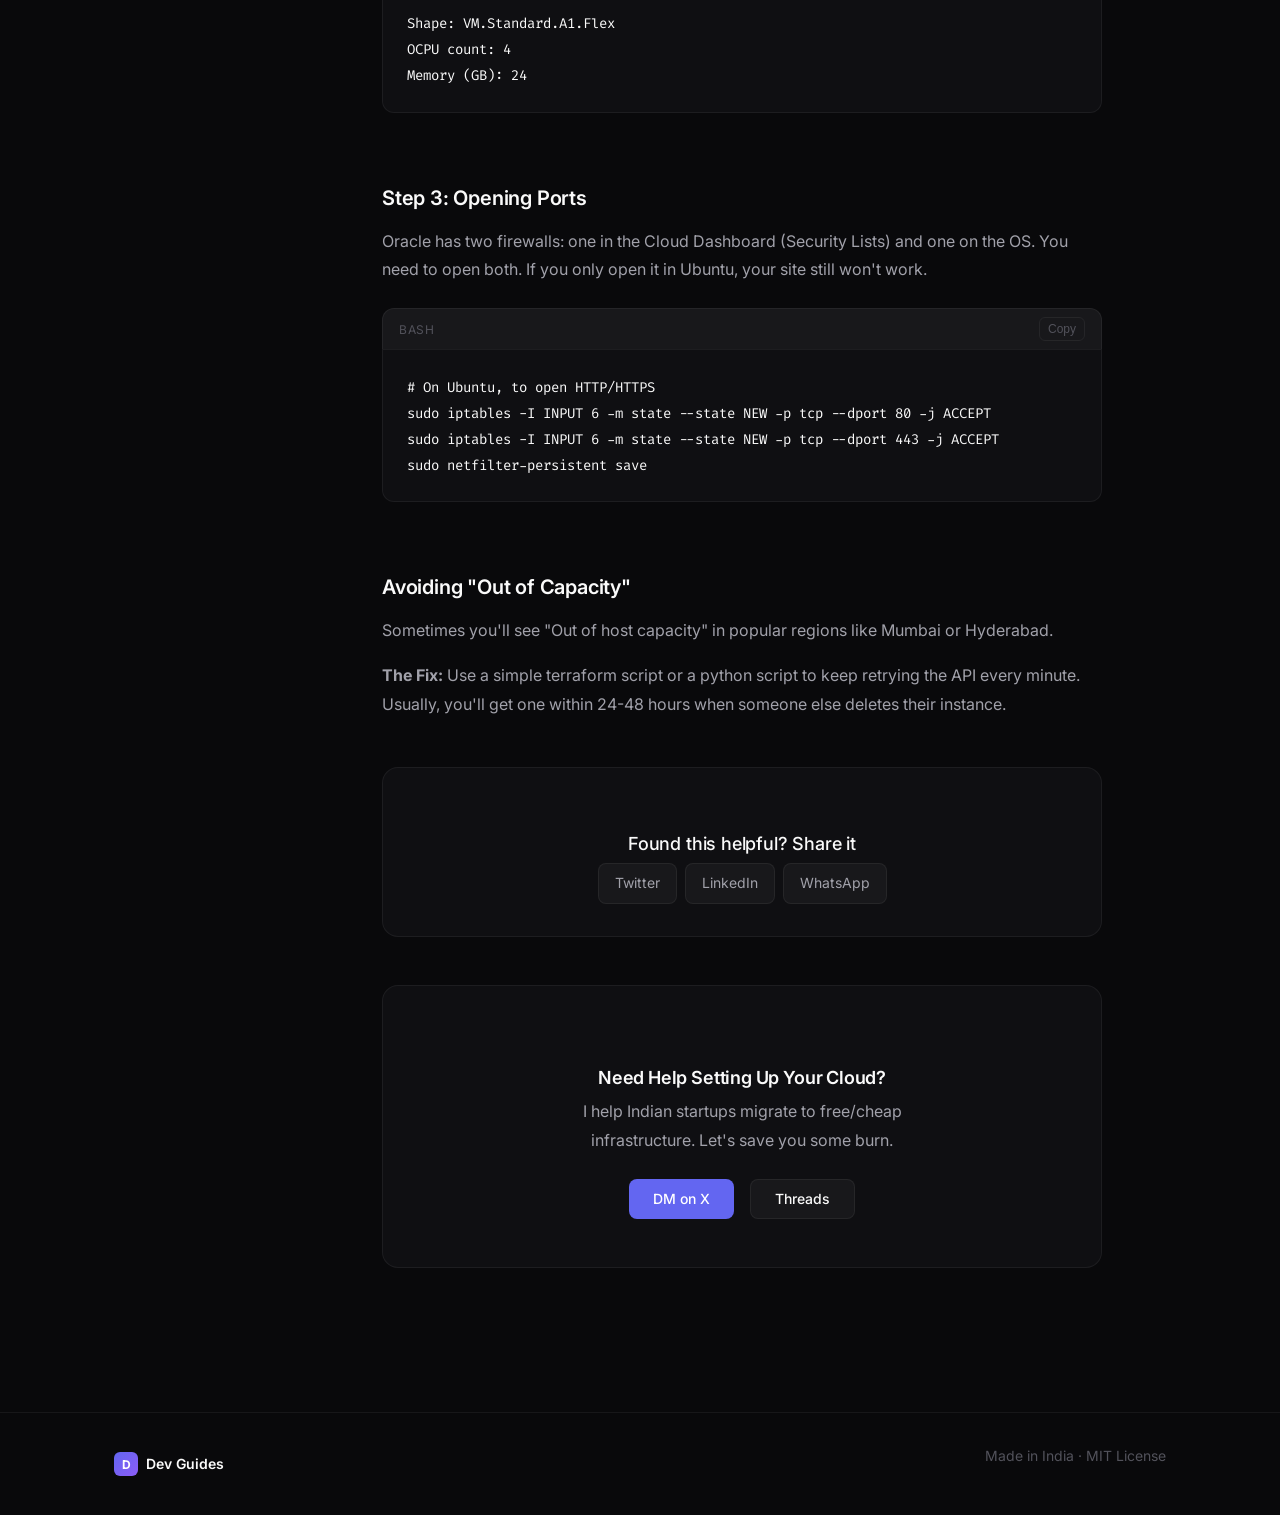
==== commit fbdf0de2: "Merge 72a96b81448c1eca892768b3175d05108e722bc1 into 0ac0f4826cff1009b6b8e02e6f4cfeb46a723973" ====
--- a/guides/oracle-free-server/index.html
+++ b/guides/oracle-free-server/index.html
@@ -14,9 +14,287 @@
         href="https://fonts.googleapis.com/css2?family=Inter:wght@400;500;600;700&family=Fira+Code:wght@400;500&display=swap"
         rel="stylesheet">
     <link rel="stylesheet" href="../../assets/css/shared-styles.css">
-    <link rel="stylesheet" href="../../assets/css/guide-styles.css">
     <link rel="icon" type="image/svg+xml"
         href="data:image/svg+xml,<svg xmlns='http://www.w3.org/2000/svg' viewBox='0 0 100 100'><text y='.9em' font-size='90'>D</text></svg>">
+    <style>
+        .guide-header {
+            padding: var(--spacing-3xl) 0 var(--spacing-xl);
+            border-bottom: 1px solid var(--border-color)
+        }
+
+        .breadcrumb {
+            display: flex;
+            align-items: center;
+            gap: var(--spacing-sm);
+            font-size: var(--text-sm);
+            color: var(--text-muted);
+            margin-bottom: var(--spacing-lg)
+        }
+
+        .breadcrumb a {
+            color: var(--text-muted)
+        }
+
+        .breadcrumb a:hover {
+            color: var(--accent-secondary)
+        }
+
+        .guide-header h1 {
+            font-size: var(--text-3xl);
+            letter-spacing: -0.02em;
+            margin-bottom: var(--spacing-sm)
+        }
+
+        .hero-subtitle {
+            color: var(--text-secondary);
+            font-size: var(--text-lg);
+            line-height: 1.7;
+            max-width: 640px
+        }
+
+        .guide-meta {
+            display: flex;
+            align-items: center;
+            gap: var(--spacing-lg);
+            flex-wrap: wrap;
+            margin-top: var(--spacing-lg)
+        }
+
+        .meta-item {
+            display: flex;
+            align-items: center;
+            gap: var(--spacing-xs);
+            font-size: var(--text-sm);
+            color: var(--text-muted)
+        }
+
+        .guide-layout {
+            display: grid;
+            grid-template-columns: 220px 1fr;
+            gap: var(--spacing-2xl);
+            padding: var(--spacing-2xl) 0
+        }
+
+        @media(max-width:900px) {
+            .guide-layout {
+                grid-template-columns: 1fr
+            }
+
+            .sidebar {
+                display: none
+            }
+        }
+
+        .sidebar {
+            position: sticky;
+            top: var(--spacing-lg);
+            height: fit-content
+        }
+
+        .guide-content {
+            max-width: 720px
+        }
+
+        .guide-content h2 {
+            font-size: var(--text-xl);
+            margin: var(--spacing-2xl) 0 var(--spacing-md);
+            padding-top: var(--spacing-lg);
+            letter-spacing: -0.01em
+        }
+
+        .guide-content h3 {
+            font-size: var(--text-lg);
+            margin: var(--spacing-xl) 0 var(--spacing-sm)
+        }
+
+        .guide-content p {
+            margin-bottom: var(--spacing-md);
+            line-height: 1.8
+        }
+
+        .guide-content ul {
+            margin: var(--spacing-md) 0;
+            padding-left: var(--spacing-xl)
+        }
+
+        .guide-content li {
+            margin: var(--spacing-sm) 0;
+            color: var(--text-secondary);
+            line-height: 1.7
+        }
+
+        .code-block {
+            position: relative;
+            margin: var(--spacing-lg) 0
+        }
+
+        .code-header {
+            display: flex;
+            align-items: center;
+            justify-content: space-between;
+            background: var(--bg-tertiary);
+            border: 1px solid var(--border-color);
+            border-bottom: none;
+            border-radius: var(--radius-lg) var(--radius-lg) 0 0;
+            padding: var(--spacing-sm) var(--spacing-md)
+        }
+
+        .code-lang {
+            font-size: var(--text-xs);
+            color: var(--text-muted);
+            text-transform: uppercase;
+            letter-spacing: 0.05em
+        }
+
+        .code-header+pre {
+            border-radius: 0 0 var(--radius-lg) var(--radius-lg);
+            margin-top: 0
+        }
+
+        .callout {
+            padding: var(--spacing-lg);
+            border-radius: var(--radius-lg);
+            margin: var(--spacing-lg) 0;
+            border-left: 3px solid
+        }
+
+        .callout-info {
+            background: rgba(99, 102, 241, .08);
+            border-color: var(--accent-primary)
+        }
+
+        .callout-warning {
+            background: rgba(234, 179, 8, .08);
+            border-color: var(--warning)
+        }
+
+        .callout-success {
+            background: var(--success-bg);
+            border-color: var(--success)
+        }
+
+        .callout-title {
+            font-weight: 600;
+            font-size: var(--text-sm);
+            margin-bottom: var(--spacing-sm)
+        }
+
+        .callout p {
+            margin-bottom: 0;
+            font-size: var(--text-sm)
+        }
+
+        .share-section {
+            background: var(--bg-secondary);
+            border: 1px solid var(--border-color);
+            border-radius: var(--radius-xl);
+            padding: var(--spacing-xl);
+            margin: var(--spacing-2xl) 0;
+            text-align: center
+        }
+
+        .share-title {
+            font-size: var(--text-base);
+            margin-bottom: var(--spacing-md);
+            font-weight: 500
+        }
+
+        .share-buttons {
+            display: flex;
+            justify-content: center;
+            gap: var(--spacing-sm);
+            flex-wrap: wrap
+        }
+
+        .share-btn {
+            display: inline-flex;
+            align-items: center;
+            gap: var(--spacing-sm);
+            padding: var(--spacing-sm) var(--spacing-md);
+            background: var(--bg-tertiary);
+            border: 1px solid var(--border-color);
+            border-radius: var(--radius-md);
+            color: var(--text-secondary);
+            font-size: var(--text-sm);
+            text-decoration: none;
+            transition: all var(--transition-fast)
+        }
+
+        .share-btn:hover {
+            background: var(--bg-card-hover);
+            border-color: var(--border-hover);
+            color: var(--text-primary)
+        }
+
+        .consulting-cta {
+            background: var(--bg-secondary);
+            border: 1px solid var(--border-color);
+            border-radius: var(--radius-xl);
+            padding: var(--spacing-2xl);
+            text-align: center;
+            margin: var(--spacing-2xl) 0
+        }
+
+        .consulting-cta h3 {
+            font-size: var(--text-lg);
+            margin-bottom: var(--spacing-sm)
+        }
+
+        .consulting-cta p {
+            color: var(--text-secondary);
+            margin-bottom: var(--spacing-lg);
+            max-width: 400px;
+            margin-left: auto;
+            margin-right: auto
+        }
+
+        .cta-buttons {
+            display: flex;
+            justify-content: center;
+            gap: var(--spacing-md);
+            flex-wrap: wrap
+        }
+
+        .footer {
+            border-top: 1px solid var(--border-color);
+            padding: var(--spacing-xl) 0;
+            margin-top: var(--spacing-2xl)
+        }
+
+        .footer-content {
+            display: flex;
+            justify-content: space-between;
+            align-items: center;
+            flex-wrap: wrap;
+            gap: var(--spacing-md)
+        }
+
+        .footer-brand {
+            display: flex;
+            align-items: center;
+            gap: var(--spacing-sm);
+            font-weight: 600;
+            font-size: var(--text-sm)
+        }
+
+        .footer-logo {
+            width: 24px;
+            height: 24px;
+            background: var(--accent-gradient);
+            border-radius: var(--radius-sm);
+            display: flex;
+            align-items: center;
+            justify-content: center;
+            font-size: var(--text-xs);
+            font-weight: 700;
+            color: white
+        }
+
+        .footer-copy {
+            color: var(--text-muted);
+            font-size: var(--text-sm)
+        }
+    </style>
 </head>
 
 <body>
@@ -176,11 +454,29 @@
         }
         const sections = document.querySelectorAll('section[id]');
         const tocLinks = document.querySelectorAll('.toc-list a');
-        window.addEventListener('scroll', () => {
-            let current = '';
-            sections.forEach(s => { if (scrollY >= s.offsetTop - 100) current = s.id });
-            tocLinks.forEach(l => { l.classList.toggle('active', l.getAttribute('href') === '#' + current) });
-        });
+
+        const observerOptions = {
+            rootMargin: '-10% 0px -85% 0px',
+            threshold: 0
+        };
+
+        const activeSections = new Set();
+        const observer = new IntersectionObserver(entries => {
+            entries.forEach(entry => {
+                if (entry.isIntersecting) {
+                    activeSections.add(entry.target.id);
+                } else {
+                    activeSections.delete(entry.target.id);
+                }
+            });
+
+            const activeId = Array.from(sections).find(s => activeSections.has(s.id))?.id || '';
+            tocLinks.forEach(link => {
+                link.classList.toggle('active', link.getAttribute('href') === `#${activeId}`);
+            });
+        }, observerOptions);
+
+        sections.forEach(section => observer.observe(section));
     </script>
 </body>
 
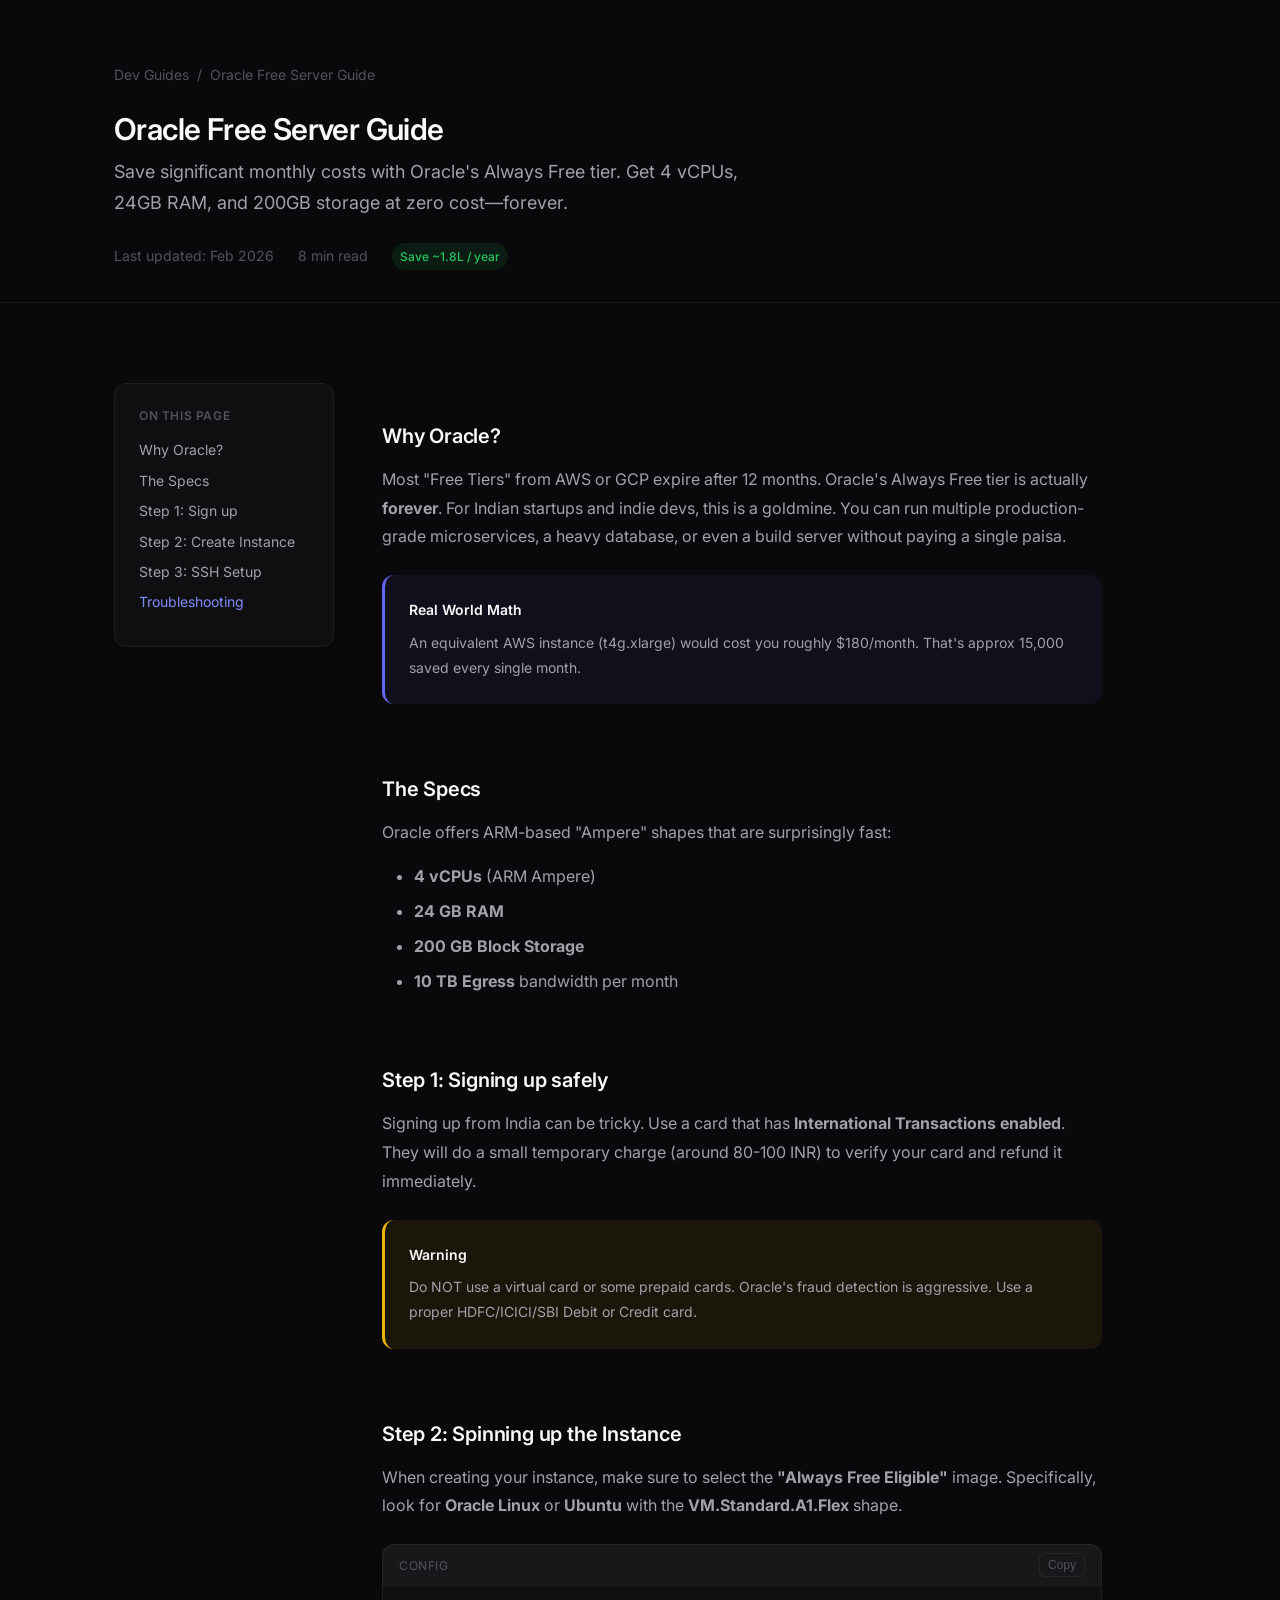
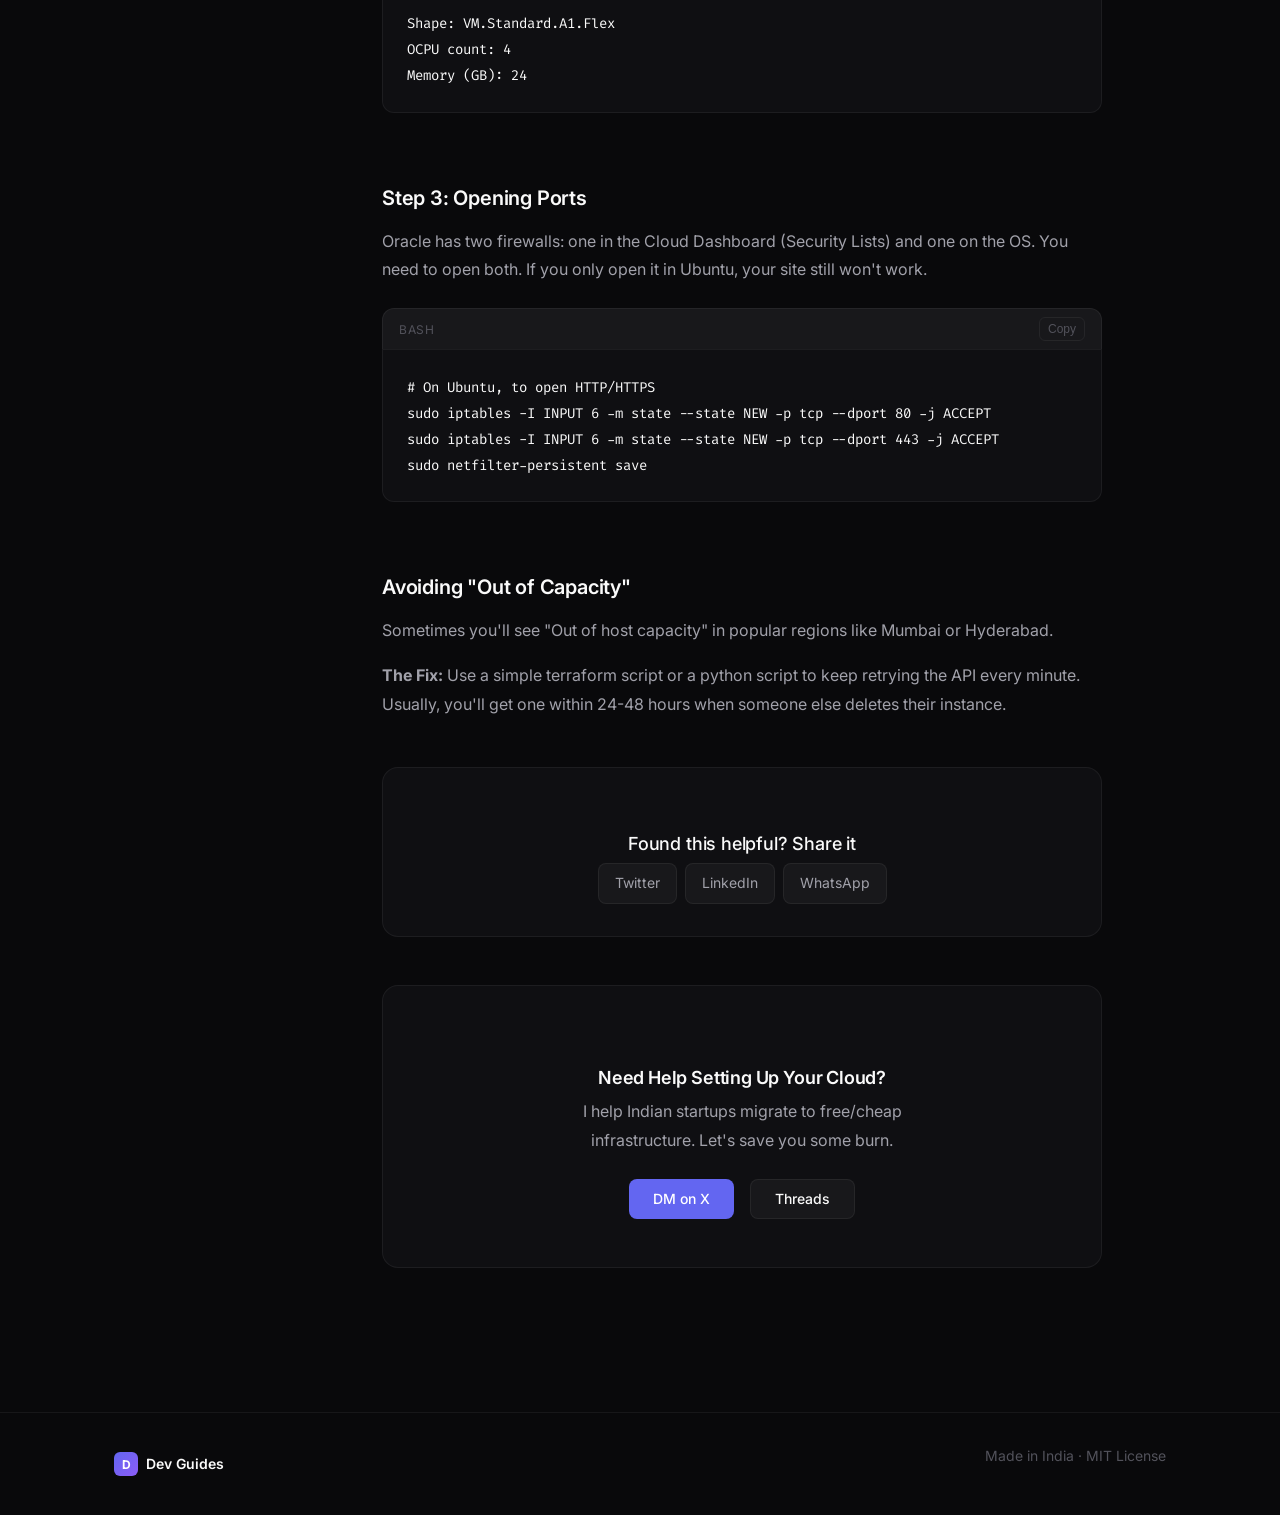
==== commit a5a62c6c: "⚡ [performance] Optimize TOC highlighting with IntersectionObserver Replaced unthrottled scroll even" ====
--- a/guides/oracle-free-server/index.html
+++ b/guides/oracle-free-server/index.html
@@ -452,27 +452,24 @@
                 setTimeout(() => { btn.textContent = 'Copy'; btn.classList.remove('copied') }, 2000);
             });
         }
+        // Active TOC highlighting using IntersectionObserver
         const sections = document.querySelectorAll('section[id]');
         const tocLinks = document.querySelectorAll('.toc-list a');
 
         const observerOptions = {
-            rootMargin: '-10% 0px -85% 0px',
+            root: null,
+            rootMargin: '-10% 0px -80% 0px',
             threshold: 0
         };
 
-        const activeSections = new Set();
-        const observer = new IntersectionObserver(entries => {
+        const observer = new IntersectionObserver((entries) => {
             entries.forEach(entry => {
                 if (entry.isIntersecting) {
-                    activeSections.add(entry.target.id);
-                } else {
-                    activeSections.delete(entry.target.id);
+                    const id = entry.target.getAttribute('id');
+                    tocLinks.forEach(link => {
+                        link.classList.toggle('active', link.getAttribute('href') === '#' + id);
+                    });
                 }
-            });
-
-            const activeId = Array.from(sections).find(s => activeSections.has(s.id))?.id || '';
-            tocLinks.forEach(link => {
-                link.classList.toggle('active', link.getAttribute('href') === `#${activeId}`);
             });
         }, observerOptions);
 
